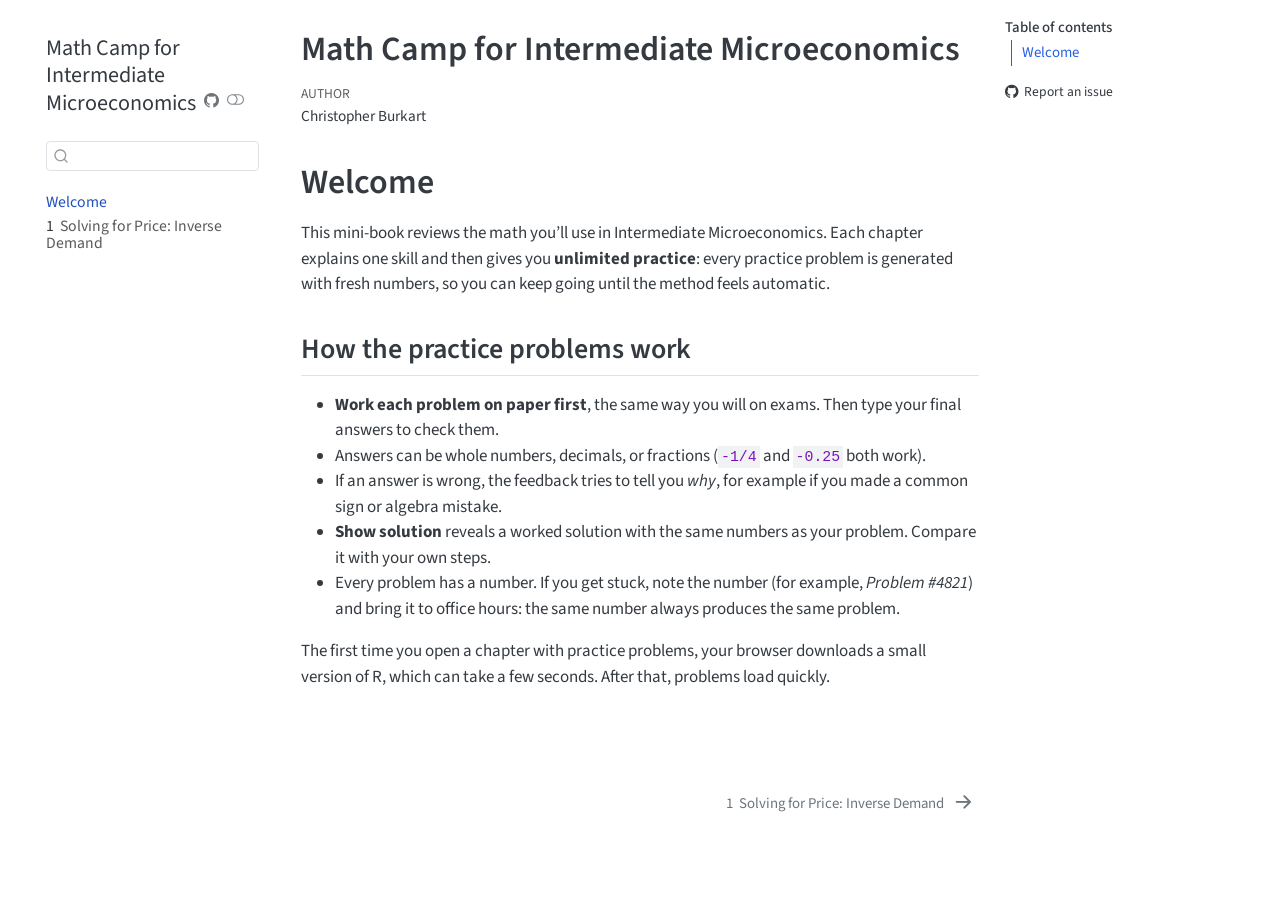
==== index.html @ 36ee0134 "Built site for gh-pages" ====
<!DOCTYPE html>
<html xmlns="http://www.w3.org/1999/xhtml" lang="en" xml:lang="en"><head>

<meta charset="utf-8">
<meta name="generator" content="quarto-1.10.20">

<meta name="viewport" content="width=device-width, initial-scale=1.0, user-scalable=yes">

<meta name="author" content="Christopher Burkart">

<title>Math Camp for Intermediate Microeconomics</title>
<style>
/* Default styles provided by pandoc.
** See https://pandoc.org/MANUAL.html#variables-for-html for config info.
*/
span.smallcaps{font-variant: small-caps;}
div.columns{display: flex; gap: 1.5em;}
div.column{flex: auto;}
@media screen {
div.columns{gap: min(4vw, 1.5em);}
div.column{overflow-x: auto;}
}
div.hanging-indent{margin-left: 1.5em; text-indent: -1.5em;}
ul.task-list{list-style: none;}
ul.task-list li input[type="checkbox"] {
  width: 0.8em;
  margin: 0 0.8em 0.2em -1em; /* quarto-specific, see https://github.com/quarto-dev/quarto-cli/issues/4556 */ 
  vertical-align: middle;
}
</style>


<script src="site_libs/quarto-nav/quarto-nav.js"></script>
<script src="site_libs/quarto-nav/headroom.min.js"></script>
<script src="site_libs/clipboard/clipboard.min.js"></script>
<script src="site_libs/quarto-search/autocomplete.umd.js"></script>
<script src="site_libs/quarto-search/fuse.min.js"></script>
<script src="site_libs/quarto-search/quarto-search.js"></script>
<meta name="quarto:offset" content="./">
<link href="./inverse-demand.html" rel="next">
<script src="site_libs/quarto-html/quarto.js" type="module"></script>
<script src="site_libs/quarto-html/tabsets/tabsets.js" type="module"></script>
<script src="site_libs/quarto-html/popper.min.js"></script>
<script src="site_libs/quarto-html/tippy.umd.min.js"></script>
<script src="site_libs/quarto-html/anchor.min.js"></script>
<link href="site_libs/quarto-html/tippy.css" rel="stylesheet">
<link href="site_libs/quarto-html/quarto-syntax-highlighting-17888a1159294d3eb470f19f6f52f5a5.css" rel="stylesheet" class="quarto-color-scheme" id="quarto-text-highlighting-styles">
<link href="site_libs/quarto-html/quarto-syntax-highlighting-dark-0ae969d3293726db143f6e9eb89af930.css" rel="stylesheet" class="quarto-color-scheme quarto-color-alternate" id="quarto-text-highlighting-styles">
<link href="site_libs/quarto-html/quarto-syntax-highlighting-17888a1159294d3eb470f19f6f52f5a5.css" rel="stylesheet" class="quarto-color-scheme-extra" id="quarto-text-highlighting-styles">
<script src="site_libs/bootstrap/bootstrap.min.js"></script>
<link href="site_libs/bootstrap/bootstrap-icons.css" rel="stylesheet">
<link href="site_libs/bootstrap/bootstrap-d3f7f8e73c8d287b30bcf59c2b563615.min.css" rel="stylesheet" append-hash="true" class="quarto-color-scheme" id="quarto-bootstrap" data-mode="light">
<link href="site_libs/bootstrap/bootstrap-dark-37a0ccb6f5b9899fcb884e11bb6f7458.min.css" rel="stylesheet" append-hash="true" class="quarto-color-scheme quarto-color-alternate" id="quarto-bootstrap" data-mode="dark">
<link href="site_libs/bootstrap/bootstrap-d3f7f8e73c8d287b30bcf59c2b563615.min.css" rel="stylesheet" append-hash="true" class="quarto-color-scheme-extra" id="quarto-bootstrap" data-mode="light">
<script src="site_libs/quarto-contrib/live-runtime/live-runtime.js" type="module"></script>
<link href="site_libs/quarto-contrib/live-runtime/live-runtime.css" rel="stylesheet">
<script id="quarto-search-options" type="application/json">{
  "location": "sidebar",
  "copy-button": false,
  "collapse-after": 3,
  "panel-placement": "start",
  "type": "textbox",
  "limit": 50,
  "keyboard-shortcut": [
    "f",
    "/",
    "s"
  ],
  "show-item-context": false,
  "language": {
    "search-no-results-text": "No results",
    "search-matching-documents-text": "matching documents",
    "search-copy-link-title": "Copy link to search",
    "search-hide-matches-text": "Hide additional matches",
    "search-more-match-text": "more match in this document",
    "search-more-matches-text": "more matches in this document",
    "search-clear-button-title": "Clear",
    "search-text-placeholder": "",
    "search-detached-cancel-button-title": "Cancel",
    "search-submit-button-title": "Submit",
    "search-label": "Search"
  }
}</script>
<script type="module" src="site_libs/quarto-ojs/quarto-ojs-runtime.js"></script>
<link href="site_libs/quarto-ojs/quarto-ojs.css" rel="stylesheet">


<link rel="stylesheet" href="practice.css">
</head>

<body class="nav-sidebar floating quarto-light"><script id="quarto-html-before-body" type="application/javascript">
    const toggleBodyColorMode = (bsSheetEl) => {
      const mode = bsSheetEl.getAttribute("data-mode");
      const bodyEl = window.document.querySelector("body");
      if (mode === "dark") {
        bodyEl.classList.add("quarto-dark");
        bodyEl.classList.remove("quarto-light");
      } else {
        bodyEl.classList.add("quarto-light");
        bodyEl.classList.remove("quarto-dark");
      }
    }
    const toggleBodyColorPrimary = () => {
      const bsSheetEl = window.document.querySelector("link#quarto-bootstrap:not([rel=disabled-stylesheet])");
      if (bsSheetEl) {
        toggleBodyColorMode(bsSheetEl);
      }
    }
    const setColorSchemeToggle = (alternate) => {
      const toggles = window.document.querySelectorAll('.quarto-color-scheme-toggle');
      for (let i=0; i < toggles.length; i++) {
        const toggle = toggles[i];
        if (toggle) {
          if (alternate) {
            toggle.classList.add("alternate");
          } else {
            toggle.classList.remove("alternate");
          }
        }
      }
    };
    const toggleColorMode = (alternate) => {
      // Switch the stylesheets
      const primaryStylesheets = window.document.querySelectorAll('link.quarto-color-scheme:not(.quarto-color-alternate)');
      const alternateStylesheets = window.document.querySelectorAll('link.quarto-color-scheme.quarto-color-alternate');
      manageTransitions('#quarto-margin-sidebar .nav-link', false);
      if (alternate) {
        // note: dark is layered on light, we don't disable primary!
        enableStylesheet(alternateStylesheets);
        for (const sheetNode of alternateStylesheets) {
          if (sheetNode.id === "quarto-bootstrap") {
            toggleBodyColorMode(sheetNode);
          }
        }
      } else {
        disableStylesheet(alternateStylesheets);
        enableStylesheet(primaryStylesheets)
        toggleBodyColorPrimary();
      }
      manageTransitions('#quarto-margin-sidebar .nav-link', true);
      // Switch the toggles
      setColorSchemeToggle(alternate)
      // Hack to workaround the fact that safari doesn't
      // properly recolor the scrollbar when toggling (#1455)
      if (navigator.userAgent.indexOf('Safari') > 0 && navigator.userAgent.indexOf('Chrome') == -1) {
        manageTransitions("body", false);
        window.scrollTo(0, 1);
        setTimeout(() => {
          window.scrollTo(0, 0);
          manageTransitions("body", true);
        }, 40);
      }
    }
    const disableStylesheet = (stylesheets) => {
      for (let i=0; i < stylesheets.length; i++) {
        const stylesheet = stylesheets[i];
        stylesheet.rel = 'disabled-stylesheet';
      }
    }
    const enableStylesheet = (stylesheets) => {
      for (let i=0; i < stylesheets.length; i++) {
        const stylesheet = stylesheets[i];
        if(stylesheet.rel !== 'stylesheet') { // for Chrome, which will still FOUC without this check
          stylesheet.rel = 'stylesheet';
        }
      }
    }
    const manageTransitions = (selector, allowTransitions) => {
      const els = window.document.querySelectorAll(selector);
      for (let i=0; i < els.length; i++) {
        const el = els[i];
        if (allowTransitions) {
          el.classList.remove('notransition');
        } else {
          el.classList.add('notransition');
        }
      }
    }
    const isFileUrl = () => {
      return window.location.protocol === 'file:';
    }
    const hasAlternateSentinel = () => {
      let styleSentinel = getColorSchemeSentinel();
      if (styleSentinel !== null) {
        return styleSentinel === "alternate";
      } else {
        return false;
      }
    }
    const setStyleSentinel = (alternate) => {
      const value = alternate ? "alternate" : "default";
      if (!isFileUrl()) {
        window.localStorage.setItem("quarto-color-scheme", value);
      } else {
        localAlternateSentinel = value;
      }
    }
    const getColorSchemeSentinel = () => {
      if (!isFileUrl()) {
        const storageValue = window.localStorage.getItem("quarto-color-scheme");
        return storageValue != null ? storageValue : localAlternateSentinel;
      } else {
        return localAlternateSentinel;
      }
    }
    const toggleGiscusIfUsed = (isAlternate, darkModeDefault) => {
      const baseTheme = document.querySelector('#giscus-base-theme')?.value ?? 'light';
      const alternateTheme = document.querySelector('#giscus-alt-theme')?.value ?? 'dark';
      let newTheme = '';
      if(authorPrefersDark) {
        newTheme = isAlternate ? baseTheme : alternateTheme;
      } else {
        newTheme = isAlternate ? alternateTheme : baseTheme;
      }
      const changeGiscusTheme = () => {
        // From: https://github.com/giscus/giscus/issues/336
        const sendMessage = (message) => {
          const iframe = document.querySelector('iframe.giscus-frame');
          if (!iframe) return;
          iframe.contentWindow.postMessage({ giscus: message }, 'https://giscus.app');
        }
        sendMessage({
          setConfig: {
            theme: newTheme
          }
        });
      }
      const isGiscussLoaded = window.document.querySelector('iframe.giscus-frame') !== null;
      if (isGiscussLoaded) {
        changeGiscusTheme();
      }
    };
    const authorPrefersDark = false;
    const darkModeDefault = authorPrefersDark;
      document.querySelector('link#quarto-text-highlighting-styles.quarto-color-scheme-extra').rel = 'disabled-stylesheet';
      document.querySelector('link#quarto-bootstrap.quarto-color-scheme-extra').rel = 'disabled-stylesheet';
    let localAlternateSentinel = darkModeDefault ? 'alternate' : 'default';
    // Dark / light mode switch
    window.quartoToggleColorScheme = () => {
      // Read the current dark / light value
      let toAlternate = !hasAlternateSentinel();
      toggleColorMode(toAlternate);
      setStyleSentinel(toAlternate);
      toggleGiscusIfUsed(toAlternate, darkModeDefault);
      window.dispatchEvent(new Event('resize'));
    };
    // Switch to dark mode if need be
    if (hasAlternateSentinel()) {
      toggleColorMode(true);
    } else {
      toggleColorMode(false);
    }
  </script>

<div id="quarto-search-results"></div>
  <header id="quarto-header" class="headroom fixed-top">
  <nav class="quarto-secondary-nav">
    <div class="container-fluid d-flex">
      <button type="button" class="quarto-btn-toggle btn" data-bs-toggle="collapse" role="button" data-bs-target=".quarto-sidebar-collapse-item" aria-controls="quarto-sidebar" aria-expanded="false" aria-label="Toggle sidebar navigation" onclick="if (window.quartoToggleHeadroom) { window.quartoToggleHeadroom(); }">
        <i class="bi bi-layout-text-sidebar-reverse"></i>
      </button>
        <nav class="quarto-page-breadcrumbs" aria-label="breadcrumb"><ol class="breadcrumb"><li class="breadcrumb-item"><a href="./index.html">Welcome</a></li></ol></nav>
        <a class="flex-grow-1" role="navigation" data-bs-toggle="collapse" data-bs-target=".quarto-sidebar-collapse-item" aria-controls="quarto-sidebar" aria-expanded="false" aria-label="Toggle sidebar navigation" onclick="if (window.quartoToggleHeadroom) { window.quartoToggleHeadroom(); }">      
        </a>
      <button type="button" class="btn quarto-search-button" aria-label="Search" onclick="window.quartoOpenSearch();">
        <i class="bi bi-search"></i>
      </button>
    </div>
  </nav>
</header>
<!-- content -->
<div id="quarto-content" class="quarto-container page-columns page-rows-contents page-layout-article">
<!-- sidebar -->
  <nav id="quarto-sidebar" class="sidebar collapse collapse-horizontal quarto-sidebar-collapse-item sidebar-navigation floating overflow-auto">
    <div class="pt-lg-2 mt-2 text-left sidebar-header">
    <div class="sidebar-title mb-0 py-0">
      <a href="./">Math Camp for Intermediate Microeconomics</a> 
        <div class="sidebar-tools-main">
    <a href="https://github.com/cburkart/mathcamp" title="Source Code" class="quarto-navigation-tool px-1" aria-label="Source Code"><i class="bi bi-github"></i></a>
  <a href="" class="quarto-color-scheme-toggle quarto-navigation-tool  px-1" onclick="window.quartoToggleColorScheme(); return false;" title="Toggle dark mode"><i class="bi"></i></a>
</div>
    </div>
      </div>
        <div class="mt-2 flex-shrink-0 align-items-center">
        <div class="sidebar-search">
        <div id="quarto-search" class="" title="Search"></div>
        </div>
        </div>
    <div class="sidebar-menu-container"> 
    <ul class="list-unstyled mt-1">
        <li class="sidebar-item">
  <div class="sidebar-item-container"> 
  <a href="./index.html" class="sidebar-item-text sidebar-link active">
 <span class="menu-text">Welcome</span></a>
  </div>
</li>
        <li class="sidebar-item">
  <div class="sidebar-item-container"> 
  <a href="./inverse-demand.html" class="sidebar-item-text sidebar-link">
 <span class="menu-text"><span class="chapter-number">1</span>&nbsp; <span class="chapter-title">Solving for Price: Inverse Demand</span></span></a>
  </div>
</li>
    </ul>
    </div>
</nav>
<div id="quarto-sidebar-glass" class="quarto-sidebar-collapse-item" data-bs-toggle="collapse" data-bs-target=".quarto-sidebar-collapse-item"></div>
<!-- margin-sidebar -->
    <div id="quarto-margin-sidebar" class="sidebar margin-sidebar">
        <nav id="TOC" role="doc-toc" class="toc-active">
    <h2 id="toc-title">Table of contents</h2>
   
  <ul>
  <li><a href="#welcome" id="toc-welcome" class="nav-link active" data-scroll-target="#welcome">Welcome</a>
  <ul class="collapse">
  <li><a href="#how-the-practice-problems-work" id="toc-how-the-practice-problems-work" class="nav-link" data-scroll-target="#how-the-practice-problems-work">How the practice problems work</a></li>
  </ul></li>
  </ul>
<div class="toc-actions"><ul><li><a href="https://github.com/cburkart/mathcamp/issues/new" class="toc-action"><i class="bi bi-github"></i>Report an issue</a></li></ul></div></nav>
    </div>
<!-- main -->
<main class="content" id="quarto-document-content">


<header id="title-block-header" class="quarto-title-block default">
<div class="quarto-title">
<h1 class="title">Math Camp for Intermediate Microeconomics</h1>
</div>



<div class="quarto-title-meta">

    <div>
    <div class="quarto-title-meta-heading">Author</div>
    <div class="quarto-title-meta-contents">
             <p>Christopher Burkart </p>
          </div>
  </div>
    
  
    
  </div>
  


</header>


<section id="welcome" class="level1 unnumbered">
<h1 class="unnumbered">Welcome</h1>
<p>This mini-book reviews the math you’ll use in Intermediate Microeconomics. Each chapter explains one skill and then gives you <strong>unlimited practice</strong>: every practice problem is generated with fresh numbers, so you can keep going until the method feels automatic.</p>
<section id="how-the-practice-problems-work" class="level2">
<h2 class="anchored" data-anchor-id="how-the-practice-problems-work">How the practice problems work</h2>
<ul>
<li><strong>Work each problem on paper first</strong>, the same way you will on exams. Then type your final answers to check them.</li>
<li>Answers can be whole numbers, decimals, or fractions (<code>-1/4</code> and <code>-0.25</code> both work).</li>
<li>If an answer is wrong, the feedback tries to tell you <em>why</em>, for example if you made a common sign or algebra mistake.</li>
<li><strong>Show solution</strong> reveals a worked solution with the same numbers as your problem. Compare it with your own steps.</li>
<li>Every problem has a number. If you get stuck, note the number (for example, <em>Problem #4821</em>) and bring it to office hours: the same number always produces the same problem.</li>
</ul>
<p>The first time you open a chapter with practice problems, your browser downloads a small version of R, which can take a few seconds. After that, problems load quickly.</p>


<script type="ojs-module-contents">
eyJjb250ZW50cyI6W119
</script>
<div id="exercise-loading-indicator" class="exercise-loading-indicator d-none d-flex align-items-center gap-2">
<div id="exercise-loading-status" class="d-flex gap-2">

</div>
<div class="spinner-grow spinner-grow-sm">

</div>
</div>
<script type="vfs-file">
W10=
</script>
</section>
</section>

</main> <!-- /main -->
<script type="ojs-module-contents">
eyJjb250ZW50cyI6W119
</script>
<script type="module">
if (window.location.protocol === "file:") { alert("The OJS runtime does not work with file:// URLs. Please use a web server to view this document."); }
window._ojs.paths.runtimeToDoc = "../..";
window._ojs.paths.runtimeToRoot = "../..";
window._ojs.paths.docToRoot = "";
window._ojs.selfContained = false;
window._ojs.runtime.interpretFromScriptTags();
</script>
<script id="quarto-html-after-body" type="application/javascript">
  window.document.addEventListener("DOMContentLoaded", function (event) {
    // Ensure there is a toggle, if there isn't float one in the top right
    if (window.document.querySelector('.quarto-color-scheme-toggle') === null) {
      const a = window.document.createElement('a');
      a.classList.add('top-right');
      a.classList.add('quarto-color-scheme-toggle');
      a.href = "";
      a.onclick = function() { try { window.quartoToggleColorScheme(); } catch {} return false; };
      const i = window.document.createElement("i");
      i.classList.add('bi');
      a.appendChild(i);
      window.document.body.appendChild(a);
    }
    setColorSchemeToggle(hasAlternateSentinel())
    const icon = "";
    const anchorJS = new window.AnchorJS();
    anchorJS.options = {
      placement: 'right',
      icon: icon
    };
    anchorJS.add('.anchored');
    const isCodeAnnotation = (el) => {
      for (const clz of el.classList) {
        if (clz.startsWith('code-annotation-')) {                     
          return true;
        }
      }
      return false;
    }
    const onCopySuccess = function(e) {
      // button target
      const button = e.trigger;
      // don't keep focus
      button.blur();
      // flash "checked"
      button.classList.add('code-copy-button-checked');
      var currentTitle = button.getAttribute("title");
      button.setAttribute("title", "Copied!");
      let tooltip;
      if (window.bootstrap) {
        button.setAttribute("data-bs-toggle", "tooltip");
        button.setAttribute("data-bs-placement", "left");
        button.setAttribute("data-bs-title", "Copied!");
        tooltip = new bootstrap.Tooltip(button, 
          { trigger: "manual", 
            customClass: "code-copy-button-tooltip",
            offset: [0, -8]});
        tooltip.show();    
      }
      setTimeout(function() {
        if (tooltip) {
          tooltip.hide();
          button.removeAttribute("data-bs-title");
          button.removeAttribute("data-bs-toggle");
          button.removeAttribute("data-bs-placement");
        }
        button.setAttribute("title", currentTitle);
        button.classList.remove('code-copy-button-checked');
      }, 1000);
      // clear code selection
      e.clearSelection();
    }
    const getTextToCopy = function(trigger) {
      const outerScaffold = trigger.parentElement.cloneNode(true);
      const codeEl = outerScaffold.querySelector('code');
      for (const childEl of codeEl.children) {
        if (isCodeAnnotation(childEl)) {
          childEl.remove();
        }
      }
      return codeEl.innerText;
    }
    const clipboard = new window.ClipboardJS('.code-copy-button:not([data-in-quarto-modal])', {
      text: getTextToCopy
    });
    clipboard.on('success', onCopySuccess);
    if (window.document.getElementById('quarto-embedded-source-code-modal')) {
      const clipboardModal = new window.ClipboardJS('.code-copy-button[data-in-quarto-modal]', {
        text: getTextToCopy,
        container: window.document.getElementById('quarto-embedded-source-code-modal')
      });
      clipboardModal.on('success', onCopySuccess);
    }
      var localhostRegex = new RegExp(/^(?:http|https):\/\/localhost\:?[0-9]*\//);
      var mailtoRegex = new RegExp(/^mailto:/);
        var filterRegex = new RegExp('/' + window.location.host + '/');
      var isInternal = (href) => {
          return filterRegex.test(href) || localhostRegex.test(href) || mailtoRegex.test(href);
      }
      // Inspect non-navigation links and adorn them if external
     var links = window.document.querySelectorAll('a[href]:not(.nav-link):not(.navbar-brand):not(.toc-action):not(.sidebar-link):not(.sidebar-item-toggle):not(.pagination-link):not(.no-external):not([aria-hidden]):not(.dropdown-item):not(.quarto-navigation-tool):not(.about-link)');
      for (var i=0; i<links.length; i++) {
        const link = links[i];
        if (!isInternal(link.href)) {
          // undo the damage that might have been done by quarto-nav.js in the case of
          // links that we want to consider external
          if (link.dataset.originalHref !== undefined) {
            link.href = link.dataset.originalHref;
          }
        }
      }
    function tippyHover(el, contentFn, onTriggerFn, onUntriggerFn) {
      const config = {
        allowHTML: true,
        maxWidth: 500,
        delay: 100,
        arrow: false,
        appendTo: function(el) {
            return el.parentElement;
        },
        interactive: true,
        interactiveBorder: 10,
        theme: 'quarto',
        placement: 'bottom-start',
      };
      if (contentFn) {
        config.content = contentFn;
      }
      if (onTriggerFn) {
        config.onTrigger = onTriggerFn;
      }
      if (onUntriggerFn) {
        config.onUntrigger = onUntriggerFn;
      }
      window.tippy(el, config); 
    }
    const noterefs = window.document.querySelectorAll('a[role="doc-noteref"]');
    for (var i=0; i<noterefs.length; i++) {
      const ref = noterefs[i];
      tippyHover(ref, function() {
        // use id or data attribute instead here
        let href = ref.getAttribute('data-footnote-href') || ref.getAttribute('href');
        try { href = new URL(href).hash; } catch {}
        const id = href.replace(/^#\/?/, "");
        const note = window.document.getElementById(id);
        if (note) {
          return note.innerHTML;
        } else {
          return "";
        }
      });
    }
    const xrefs = window.document.querySelectorAll('a.quarto-xref');
    const processXRef = (id, note) => {
      // Strip column container classes
      const stripColumnClz = (el) => {
        el.classList.remove("page-full", "page-columns");
        if (el.children) {
          for (const child of el.children) {
            stripColumnClz(child);
          }
        }
      }
      stripColumnClz(note)
      if (id === null || id.startsWith('sec-')) {
        // Special case sections, only their first couple elements
        const container = document.createElement("div");
        if (note.children && note.children.length > 2) {
          container.appendChild(note.children[0].cloneNode(true));
          for (let i = 1; i < note.children.length; i++) {
            const child = note.children[i];
            if (child.tagName === "P" && child.innerText === "") {
              continue;
            } else {
              container.appendChild(child.cloneNode(true));
              break;
            }
          }
          if (window.Quarto?.typesetMath) {
            window.Quarto.typesetMath(container);
          }
          return container.innerHTML
        } else {
          if (window.Quarto?.typesetMath) {
            window.Quarto.typesetMath(note);
          }
          return note.innerHTML;
        }
      } else {
        // Remove any anchor links if they are present
        const anchorLink = note.querySelector('a.anchorjs-link');
        if (anchorLink) {
          anchorLink.remove();
        }
        if (window.Quarto?.typesetMath) {
          window.Quarto.typesetMath(note);
        }
        if (note.classList.contains("callout")) {
          return note.outerHTML;
        } else {
          return note.innerHTML;
        }
      }
    }
    for (var i=0; i<xrefs.length; i++) {
      const xref = xrefs[i];
      tippyHover(xref, undefined, function(instance) {
        instance.disable();
        let url = xref.getAttribute('href');
        let hash = undefined; 
        if (url.startsWith('#')) {
          hash = url;
        } else {
          try { hash = new URL(url).hash; } catch {}
        }
        if (hash) {
          const id = hash.replace(/^#\/?/, "");
          const note = window.document.getElementById(id);
          if (note !== null) {
            try {
              const html = processXRef(id, note.cloneNode(true));
              instance.setContent(html);
            } finally {
              instance.enable();
              instance.show();
            }
          } else {
            // See if we can fetch this
            fetch(url.split('#')[0])
            .then(res => res.text())
            .then(html => {
              const parser = new DOMParser();
              const htmlDoc = parser.parseFromString(html, "text/html");
              const note = htmlDoc.getElementById(id);
              if (note !== null) {
                const html = processXRef(id, note);
                instance.setContent(html);
              } 
            }).finally(() => {
              instance.enable();
              instance.show();
            });
          }
        } else {
          // See if we can fetch a full url (with no hash to target)
          // This is a special case and we should probably do some content thinning / targeting
          fetch(url)
          .then(res => res.text())
          .then(html => {
            const parser = new DOMParser();
            const htmlDoc = parser.parseFromString(html, "text/html");
            const note = htmlDoc.querySelector('main.content');
            if (note !== null) {
              // This should only happen for chapter cross references
              // (since there is no id in the URL)
              // remove the first header
              if (note.children.length > 0 && note.children[0].tagName === "HEADER") {
                note.children[0].remove();
              }
              const html = processXRef(null, note);
              instance.setContent(html);
            } 
          }).finally(() => {
            instance.enable();
            instance.show();
          });
        }
      }, function(instance) {
      });
    }
        let selectedAnnoteEl;
        const selectorForAnnotation = ( cell, annotation) => {
          let cellAttr = 'data-code-cell="' + cell + '"';
          let lineAttr = 'data-code-annotation="' +  annotation + '"';
          const selector = 'span[' + cellAttr + '][' + lineAttr + ']';
          return selector;
        }
        const selectCodeLines = (annoteEl) => {
          const doc = window.document;
          const targetCell = annoteEl.getAttribute("data-target-cell");
          const targetAnnotation = annoteEl.getAttribute("data-target-annotation");
          const annoteSpan = window.document.querySelector(selectorForAnnotation(targetCell, targetAnnotation));
          const lines = annoteSpan.getAttribute("data-code-lines").split(",");
          const lineIds = lines.map((line) => {
            return targetCell + "-" + line;
          })
          let top = null;
          let height = null;
          let parent = null;
          if (lineIds.length > 0) {
              //compute the position of the single el (top and bottom and make a div)
              const el = window.document.getElementById(lineIds[0]);
              top = el.offsetTop;
              height = el.offsetHeight;
              parent = el.parentElement.parentElement;
            if (lineIds.length > 1) {
              const lastEl = window.document.getElementById(lineIds[lineIds.length - 1]);
              const bottom = lastEl.offsetTop + lastEl.offsetHeight;
              height = bottom - top;
            }
            if (top !== null && height !== null && parent !== null) {
              // cook up a div (if necessary) and position it 
              let div = window.document.getElementById("code-annotation-line-highlight");
              if (div === null) {
                div = window.document.createElement("div");
                div.setAttribute("id", "code-annotation-line-highlight");
                div.style.position = 'absolute';
                parent.appendChild(div);
              }
              div.style.top = top - 2 + "px";
              div.style.height = height + 4 + "px";
              div.style.left = 0;
              let gutterDiv = window.document.getElementById("code-annotation-line-highlight-gutter");
              if (gutterDiv === null) {
                gutterDiv = window.document.createElement("div");
                gutterDiv.setAttribute("id", "code-annotation-line-highlight-gutter");
                gutterDiv.style.position = 'absolute';
                const codeCell = window.document.getElementById(targetCell);
                const gutter = codeCell.querySelector('.code-annotation-gutter');
                gutter.appendChild(gutterDiv);
              }
              gutterDiv.style.top = top - 2 + "px";
              gutterDiv.style.height = height + 4 + "px";
            }
            selectedAnnoteEl = annoteEl;
          }
        };
        const unselectCodeLines = () => {
          const elementsIds = ["code-annotation-line-highlight", "code-annotation-line-highlight-gutter"];
          elementsIds.forEach((elId) => {
            const div = window.document.getElementById(elId);
            if (div) {
              div.remove();
            }
          });
          selectedAnnoteEl = undefined;
        };
          // Handle positioning of the toggle
      window.addEventListener(
        "resize",
        throttle(() => {
          elRect = undefined;
          if (selectedAnnoteEl) {
            selectCodeLines(selectedAnnoteEl);
          }
        }, 10)
      );
      function throttle(fn, ms) {
      let throttle = false;
      let timer;
        return (...args) => {
          if(!throttle) { // first call gets through
              fn.apply(this, args);
              throttle = true;
          } else { // all the others get throttled
              if(timer) clearTimeout(timer); // cancel #2
              timer = setTimeout(() => {
                fn.apply(this, args);
                timer = throttle = false;
              }, ms);
          }
        };
      }
        // Attach click handler to the DT
        const annoteDls = window.document.querySelectorAll('dt[data-target-cell]');
        for (const annoteDlNode of annoteDls) {
          annoteDlNode.addEventListener('click', (event) => {
            const clickedEl = event.target;
            if (clickedEl !== selectedAnnoteEl) {
              unselectCodeLines();
              const activeEl = window.document.querySelector('dt[data-target-cell].code-annotation-active');
              if (activeEl) {
                activeEl.classList.remove('code-annotation-active');
              }
              selectCodeLines(clickedEl);
              clickedEl.classList.add('code-annotation-active');
            } else {
              // Unselect the line
              unselectCodeLines();
              clickedEl.classList.remove('code-annotation-active');
            }
          });
        }
    const findCites = (el) => {
      const parentEl = el.parentElement;
      if (parentEl) {
        const cites = parentEl.dataset.cites;
        if (cites) {
          return {
            el,
            cites: cites.split(' ')
          };
        } else {
          return findCites(el.parentElement)
        }
      } else {
        return undefined;
      }
    };
    var bibliorefs = window.document.querySelectorAll('a[role="doc-biblioref"]');
    for (var i=0; i<bibliorefs.length; i++) {
      const ref = bibliorefs[i];
      const citeInfo = findCites(ref);
      if (citeInfo) {
        tippyHover(citeInfo.el, function() {
          var popup = window.document.createElement('div');
          citeInfo.cites.forEach(function(cite) {
            var citeDiv = window.document.createElement('div');
            citeDiv.classList.add('hanging-indent');
            citeDiv.classList.add('csl-entry');
            var biblioDiv = window.document.getElementById('ref-' + cite);
            if (biblioDiv) {
              citeDiv.innerHTML = biblioDiv.innerHTML;
            }
            popup.appendChild(citeDiv);
          });
          return popup.innerHTML;
        });
      }
    }
  });
  </script>
<nav class="page-navigation">
  <div class="nav-page nav-page-previous">
  </div>
  <div class="nav-page nav-page-next">
      <a href="./inverse-demand.html" class="pagination-link" aria-label="Solving for Price: Inverse Demand">
        <span class="nav-page-text"><span class="chapter-number">1</span>&nbsp; <span class="chapter-title">Solving for Price: Inverse Demand</span></span> <i class="bi bi-arrow-right-short"></i>
      </a>
  </div>
</nav>
</div> <!-- /content -->




<footer class="footer"><div class="nav-footer"><div class="nav-footer-center"><div class="toc-actions d-sm-block d-md-none"><ul><li><a href="https://github.com/cburkart/mathcamp/issues/new" class="toc-action"><i class="bi bi-github"></i>Report an issue</a></li></ul></div></div></div></footer></body></html>
---- site_libs/quarto-html/tippy.css ----
.tippy-box[data-animation=fade][data-state=hidden]{opacity:0}[data-tippy-root]{max-width:calc(100vw - 10px)}.tippy-box{position:relative;background-color:#333;color:#fff;border-radius:4px;font-size:14px;line-height:1.4;white-space:normal;outline:0;transition-property:transform,visibility,opacity}.tippy-box[data-placement^=top]>.tippy-arrow{bottom:0}.tippy-box[data-placement^=top]>.tippy-arrow:before{bottom:-7px;left:0;border-width:8px 8px 0;border-top-color:initial;transform-origin:center top}.tippy-box[data-placement^=bottom]>.tippy-arrow{top:0}.tippy-box[data-placement^=bottom]>.tippy-arrow:before{top:-7px;left:0;border-width:0 8px 8px;border-bottom-color:initial;transform-origin:center bottom}.tippy-box[data-placement^=left]>.tippy-arrow{right:0}.tippy-box[data-placement^=left]>.tippy-arrow:before{border-width:8px 0 8px 8px;border-left-color:initial;right:-7px;transform-origin:center left}.tippy-box[data-placement^=right]>.tippy-arrow{left:0}.tippy-box[data-placement^=right]>.tippy-arrow:before{left:-7px;border-width:8px 8px 8px 0;border-right-color:initial;transform-origin:center right}.tippy-box[data-inertia][data-state=visible]{transition-timing-function:cubic-bezier(.54,1.5,.38,1.11)}.tippy-arrow{width:16px;height:16px;color:#333}.tippy-arrow:before{content:"";position:absolute;border-color:transparent;border-style:solid}.tippy-content{position:relative;padding:5px 9px;z-index:1}
---- site_libs/quarto-html/quarto-syntax-highlighting-17888a1159294d3eb470f19f6f52f5a5.css ----
/* quarto syntax highlight colors */
:root {
  --quarto-hl-ot-color: #003B4F;
  --quarto-hl-at-color: #657422;
  --quarto-hl-ss-color: #20794D;
  --quarto-hl-an-color: #5E5E5E;
  --quarto-hl-fu-color: #4758AB;
  --quarto-hl-st-color: #20794D;
  --quarto-hl-cf-color: #003B4F;
  --quarto-hl-op-color: #5E5E5E;
  --quarto-hl-er-color: #AD0000;
  --quarto-hl-bn-color: #AD0000;
  --quarto-hl-al-color: #AD0000;
  --quarto-hl-va-color: #111111;
  --quarto-hl-bu-color: inherit;
  --quarto-hl-ex-color: inherit;
  --quarto-hl-pp-color: #AD0000;
  --quarto-hl-in-color: #5E5E5E;
  --quarto-hl-vs-color: #20794D;
  --quarto-hl-wa-color: #5E5E5E;
  --quarto-hl-do-color: #5E5E5E;
  --quarto-hl-im-color: #00769E;
  --quarto-hl-ch-color: #20794D;
  --quarto-hl-dt-color: #AD0000;
  --quarto-hl-fl-color: #AD0000;
  --quarto-hl-co-color: #5E5E5E;
  --quarto-hl-cv-color: #5E5E5E;
  --quarto-hl-cn-color: #8f5902;
  --quarto-hl-sc-color: #5E5E5E;
  --quarto-hl-dv-color: #AD0000;
  --quarto-hl-kw-color: #003B4F;
}

/* other quarto variables */
:root {
  --quarto-font-monospace: SFMono-Regular, Menlo, Monaco, Consolas, "Liberation Mono", "Courier New", monospace;
}

/* syntax highlight based on Pandoc's rules */
pre > code.sourceCode > span {
  color: #003B4F;
}

code.sourceCode > span {
  color: #003B4F;
}

div.sourceCode,
div.sourceCode pre.sourceCode {
  color: #003B4F;
}

/* Normal */
code span {
  color: #003B4F;
}

/* Alert */
code span.al {
  color: #AD0000;
  font-style: inherit;
}

/* Annotation */
code span.an {
  color: #5E5E5E;
  font-style: inherit;
}

/* Attribute */
code span.at {
  color: #657422;
  font-style: inherit;
}

/* BaseN */
code span.bn {
  color: #AD0000;
  font-style: inherit;
}

/* BuiltIn */
code span.bu {
  font-style: inherit;
}

/* ControlFlow */
code span.cf {
  color: #003B4F;
  font-weight: bold;
  font-style: inherit;
}

/* Char */
code span.ch {
  color: #20794D;
  font-style: inherit;
}

/* Constant */
code span.cn {
  color: #8f5902;
  font-style: inherit;
}

/* Comment */
code span.co {
  color: #5E5E5E;
  font-style: inherit;
}

/* CommentVar */
code span.cv {
  color: #5E5E5E;
  font-style: italic;
}

/* Documentation */
code span.do {
  color: #5E5E5E;
  font-style: italic;
}

/* DataType */
code span.dt {
  color: #AD0000;
  font-style: inherit;
}

/* DecVal */
code span.dv {
  color: #AD0000;
  font-style: inherit;
}

/* Error */
code span.er {
  color: #AD0000;
  font-style: inherit;
}

/* Extension */
code span.ex {
  font-style: inherit;
}

/* Float */
code span.fl {
  color: #AD0000;
  font-style: inherit;
}

/* Function */
code span.fu {
  color: #4758AB;
  font-style: inherit;
}

/* Import */
code span.im {
  color: #00769E;
  font-style: inherit;
}

/* Information */
code span.in {
  color: #5E5E5E;
  font-style: inherit;
}

/* Keyword */
code span.kw {
  color: #003B4F;
  font-weight: bold;
  font-style: inherit;
}

/* Operator */
code span.op {
  color: #5E5E5E;
  font-style: inherit;
}

/* Other */
code span.ot {
  color: #003B4F;
  font-style: inherit;
}

/* Preprocessor */
code span.pp {
  color: #AD0000;
  font-style: inherit;
}

/* SpecialChar */
code span.sc {
  color: #5E5E5E;
  font-style: inherit;
}

/* SpecialString */
code span.ss {
  color: #20794D;
  font-style: inherit;
}

/* String */
code span.st {
  color: #20794D;
  font-style: inherit;
}

/* Variable */
code span.va {
  color: #111111;
  font-style: inherit;
}

/* VerbatimString */
code span.vs {
  color: #20794D;
  font-style: inherit;
}

/* Warning */
code span.wa {
  color: #5E5E5E;
  font-style: italic;
}

.prevent-inlining {
  content: "</";
}

/*# sourceMappingURL=fadfc755eec066e9e3d699cf819c3e33.css.map */
---- site_libs/quarto-html/quarto-syntax-highlighting-dark-0ae969d3293726db143f6e9eb89af930.css ----
/* quarto syntax highlight colors */
:root {
  --quarto-hl-al-color: #f07178;
  --quarto-hl-an-color: #d4d0ab;
  --quarto-hl-at-color: #00e0e0;
  --quarto-hl-bn-color: #d4d0ab;
  --quarto-hl-bu-color: #abe338;
  --quarto-hl-ch-color: #abe338;
  --quarto-hl-co-color: #f8f8f2;
  --quarto-hl-cv-color: #ffd700;
  --quarto-hl-cn-color: #ffd700;
  --quarto-hl-cf-color: #ffa07a;
  --quarto-hl-dt-color: #ffa07a;
  --quarto-hl-dv-color: #d4d0ab;
  --quarto-hl-do-color: #f8f8f2;
  --quarto-hl-er-color: #f07178;
  --quarto-hl-ex-color: #00e0e0;
  --quarto-hl-fl-color: #d4d0ab;
  --quarto-hl-fu-color: #ffa07a;
  --quarto-hl-im-color: #abe338;
  --quarto-hl-in-color: #d4d0ab;
  --quarto-hl-kw-color: #ffa07a;
  --quarto-hl-op-color: #ffa07a;
  --quarto-hl-ot-color: #00e0e0;
  --quarto-hl-pp-color: #dcc6e0;
  --quarto-hl-re-color: #00e0e0;
  --quarto-hl-sc-color: #abe338;
  --quarto-hl-ss-color: #abe338;
  --quarto-hl-st-color: #abe338;
  --quarto-hl-va-color: #00e0e0;
  --quarto-hl-vs-color: #abe338;
  --quarto-hl-wa-color: #dcc6e0;
}

/* other quarto variables */
:root {
  --quarto-font-monospace: SFMono-Regular, Menlo, Monaco, Consolas, "Liberation Mono", "Courier New", monospace;
}

/* syntax highlight based on Pandoc's rules */
pre > code.sourceCode > span {
  color: #f8f8f2;
}

code.sourceCode > span {
  color: #f8f8f2;
}

div.sourceCode,
div.sourceCode pre.sourceCode {
  color: #f8f8f2;
}

/* Normal */
code span {
  color: #f8f8f2;
}

/* Alert */
code span.al {
  color: #f07178;
}

/* Annotation */
code span.an {
  color: #d4d0ab;
}

/* Attribute */
code span.at {
  color: #00e0e0;
}

/* BaseN */
code span.bn {
  color: #d4d0ab;
}

/* BuiltIn */
code span.bu {
  color: #abe338;
}

/* ControlFlow */
code span.cf {
  font-weight: bold;
  color: #ffa07a;
}

/* Char */
code span.ch {
  color: #abe338;
}

/* Constant */
code span.cn {
  color: #ffd700;
}

/* Comment */
code span.co {
  font-style: italic;
  color: #f8f8f2;
}

/* CommentVar */
code span.cv {
  color: #ffd700;
}

/* Documentation */
code span.do {
  color: #f8f8f2;
}

/* DataType */
code span.dt {
  color: #ffa07a;
}

/* DecVal */
code span.dv {
  color: #d4d0ab;
}

/* Error */
code span.er {
  color: #f07178;
  text-decoration: underline;
}

/* Extension */
code span.ex {
  font-weight: bold;
  color: #00e0e0;
}

/* Float */
code span.fl {
  color: #d4d0ab;
}

/* Function */
code span.fu {
  color: #ffa07a;
}

/* Import */
code span.im {
  color: #abe338;
}

/* Information */
code span.in {
  color: #d4d0ab;
}

/* Keyword */
code span.kw {
  font-weight: bold;
  color: #ffa07a;
}

/* Operator */
code span.op {
  color: #ffa07a;
}

/* Other */
code span.ot {
  color: #00e0e0;
}

/* Preprocessor */
code span.pp {
  color: #dcc6e0;
}

/* RegionMarker */
code span.re {
  background-color: #f8f8f2;
  color: #00e0e0;
}

/* SpecialChar */
code span.sc {
  color: #abe338;
}

/* SpecialString */
code span.ss {
  color: #abe338;
}

/* String */
code span.st {
  color: #abe338;
}

/* Variable */
code span.va {
  color: #00e0e0;
}

/* VerbatimString */
code span.vs {
  color: #abe338;
}

/* Warning */
code span.wa {
  color: #dcc6e0;
}

.prevent-inlining {
  content: "</";
}

/*# sourceMappingURL=84910969ad8899fa0525f9d276a92ad7.css.map */
---- site_libs/quarto-html/quarto-syntax-highlighting-17888a1159294d3eb470f19f6f52f5a5.css ----
/* quarto syntax highlight colors */
:root {
  --quarto-hl-ot-color: #003B4F;
  --quarto-hl-at-color: #657422;
  --quarto-hl-ss-color: #20794D;
  --quarto-hl-an-color: #5E5E5E;
  --quarto-hl-fu-color: #4758AB;
  --quarto-hl-st-color: #20794D;
  --quarto-hl-cf-color: #003B4F;
  --quarto-hl-op-color: #5E5E5E;
  --quarto-hl-er-color: #AD0000;
  --quarto-hl-bn-color: #AD0000;
  --quarto-hl-al-color: #AD0000;
  --quarto-hl-va-color: #111111;
  --quarto-hl-bu-color: inherit;
  --quarto-hl-ex-color: inherit;
  --quarto-hl-pp-color: #AD0000;
  --quarto-hl-in-color: #5E5E5E;
  --quarto-hl-vs-color: #20794D;
  --quarto-hl-wa-color: #5E5E5E;
  --quarto-hl-do-color: #5E5E5E;
  --quarto-hl-im-color: #00769E;
  --quarto-hl-ch-color: #20794D;
  --quarto-hl-dt-color: #AD0000;
  --quarto-hl-fl-color: #AD0000;
  --quarto-hl-co-color: #5E5E5E;
  --quarto-hl-cv-color: #5E5E5E;
  --quarto-hl-cn-color: #8f5902;
  --quarto-hl-sc-color: #5E5E5E;
  --quarto-hl-dv-color: #AD0000;
  --quarto-hl-kw-color: #003B4F;
}

/* other quarto variables */
:root {
  --quarto-font-monospace: SFMono-Regular, Menlo, Monaco, Consolas, "Liberation Mono", "Courier New", monospace;
}

/* syntax highlight based on Pandoc's rules */
pre > code.sourceCode > span {
  color: #003B4F;
}

code.sourceCode > span {
  color: #003B4F;
}

div.sourceCode,
div.sourceCode pre.sourceCode {
  color: #003B4F;
}

/* Normal */
code span {
  color: #003B4F;
}

/* Alert */
code span.al {
  color: #AD0000;
  font-style: inherit;
}

/* Annotation */
code span.an {
  color: #5E5E5E;
  font-style: inherit;
}

/* Attribute */
code span.at {
  color: #657422;
  font-style: inherit;
}

/* BaseN */
code span.bn {
  color: #AD0000;
  font-style: inherit;
}

/* BuiltIn */
code span.bu {
  font-style: inherit;
}

/* ControlFlow */
code span.cf {
  color: #003B4F;
  font-weight: bold;
  font-style: inherit;
}

/* Char */
code span.ch {
  color: #20794D;
  font-style: inherit;
}

/* Constant */
code span.cn {
  color: #8f5902;
  font-style: inherit;
}

/* Comment */
code span.co {
  color: #5E5E5E;
  font-style: inherit;
}

/* CommentVar */
code span.cv {
  color: #5E5E5E;
  font-style: italic;
}

/* Documentation */
code span.do {
  color: #5E5E5E;
  font-style: italic;
}

/* DataType */
code span.dt {
  color: #AD0000;
  font-style: inherit;
}

/* DecVal */
code span.dv {
  color: #AD0000;
  font-style: inherit;
}

/* Error */
code span.er {
  color: #AD0000;
  font-style: inherit;
}

/* Extension */
code span.ex {
  font-style: inherit;
}

/* Float */
code span.fl {
  color: #AD0000;
  font-style: inherit;
}

/* Function */
code span.fu {
  color: #4758AB;
  font-style: inherit;
}

/* Import */
code span.im {
  color: #00769E;
  font-style: inherit;
}

/* Information */
code span.in {
  color: #5E5E5E;
  font-style: inherit;
}

/* Keyword */
code span.kw {
  color: #003B4F;
  font-weight: bold;
  font-style: inherit;
}

/* Operator */
code span.op {
  color: #5E5E5E;
  font-style: inherit;
}

/* Other */
code span.ot {
  color: #003B4F;
  font-style: inherit;
}

/* Preprocessor */
code span.pp {
  color: #AD0000;
  font-style: inherit;
}

/* SpecialChar */
code span.sc {
  color: #5E5E5E;
  font-style: inherit;
}

/* SpecialString */
code span.ss {
  color: #20794D;
  font-style: inherit;
}

/* String */
code span.st {
  color: #20794D;
  font-style: inherit;
}

/* Variable */
code span.va {
  color: #111111;
  font-style: inherit;
}

/* VerbatimString */
code span.vs {
  color: #20794D;
  font-style: inherit;
}

/* Warning */
code span.wa {
  color: #5E5E5E;
  font-style: italic;
}

.prevent-inlining {
  content: "</";
}

/*# sourceMappingURL=fadfc755eec066e9e3d699cf819c3e33.css.map */
---- site_libs/quarto-contrib/live-runtime/live-runtime.css ----
.quarto-light{--exercise-main-color: var(--bs-body-color, var(--r-main-color, #212529));--exercise-output-color: var(--bs-black, #000000);--exercise-main-bg: var(--bs-body-bg, var(--r-background-color, #ffffff));--exercise-primary-rgb: var(--bs-primary-rgb, 13, 110, 253);--exercise-gray: var(--bs-gray-300, #dee2e6);--exercise-cap-bg: var(--bs-light-bg-subtle, #f8f8f8);--exercise-line-bg: rgba(var(--exercise-primary-rgb), .05);--exercise-line-gutter-bg: rgba(var(--exercise-primary-rgb), .1);--exercise-code-block-color: var(--quarto-scss-export-code-block-color, var(--exercise-main-color));--exercise-code-block-bg: var(--quarto-scss-export-code-block-bg, var(--exercise-main-bg))}.quarto-dark{--exercise-main-color: var(--bs-body-color, var(--r-main-color, #ffffff));--exercise-output-color: var(--bs-body-color, #ffffff);--exercise-main-bg: var(--bs-body-bg, var(--r-background-color, #222222));--exercise-primary-rgb: var(--bs-primary-rgb, 55, 90, 127);--exercise-gray: var(--bs-gray-700, #434343);--exercise-cap-bg: var(--bs-card-cap-bg, #505050);--exercise-line-bg: rgba(var(--exercise-primary-rgb), .2);--exercise-line-gutter-bg: rgba(var(--exercise-primary-rgb), .4);--exercise-code-block-color: var(--quarto-scss-export-code-block-color, var(--exercise-main-color));--exercise-code-block-bg: var(--quarto-scss-export-code-block-bg, var(--exercise-main-bg))}.webr-ojs-exercise.exercise-solution,.webr-ojs-exercise.exercise-hint{border:var(--exercise-gray) 1px solid;border-radius:5px;padding:1rem}.exercise-hint .exercise-hint,.exercise-solution .exercise-solution{border:none;padding:0}.webr-ojs-exercise.exercise-solution>.callout,.webr-ojs-exercise.exercise-hint>.callout{margin:-1rem;border:0}#exercise-loading-indicator{position:fixed;bottom:0;right:0;font-size:1.2rem;padding:.2rem .75rem;border:1px solid var(--exercise-gray);background-color:var(--exercise-cap-bg);border-top-left-radius:5px}#exercise-loading-indicator>.spinner-grow{min-width:1rem}.exercise-loading-details+.exercise-loading-details:before{content:"/ "}@media only screen and (max-width: 576px){#exercise-loading-indicator{font-size:.8rem;padding:.1rem .5rem}#exercise-loading-indicator>.spinner-grow{min-width:.66rem}#exercise-loading-indicator .gap-2{gap:.2rem!important}#exercise-loading-indicator .spinner-grow{--bs-spinner-width: .66rem;--bs-spinner-height: .66rem}}.btn.btn-exercise-editor:disabled,.btn.btn-exercise-editor.disabled,.btn-exercise-editor fieldset:disabled .btn{transition:opacity .5s}.card.exercise-editor .card-header a.btn{--bs-btn-padding-x: .5rem;--bs-btn-padding-y: .15rem;--bs-btn-font-size: .75rem}.quarto-dark .card.exercise-editor .card-header .btn.btn-outline-dark{--bs-btn-color: #f8f8f8;--bs-btn-border-color: #f8f8f8;--bs-btn-hover-color: #000;--bs-btn-hover-bg: #f8f8f8;--bs-btn-hover-border-color: #f8f8f8;--bs-btn-focus-shadow-rgb: 248, 248, 248;--bs-btn-active-color: #000;--bs-btn-active-bg: #f8f8f8;--bs-btn-active-border-color: #f8f8f8;--bs-btn-active-shadow: inset 0 3px 5px rgba(0, 0, 0, .125);--bs-btn-disabled-color: #f8f8f8;--bs-btn-disabled-bg: transparent;--bs-btn-disabled-border-color: #f8f8f8;--bs-btn-bg: transparent;--bs-gradient: none}.card.exercise-editor{--exercise-min-lines: 0;--exercise-max-lines: infinity;--exercise-font-size: var(--bs-body-font-size, 1rem)}.card.exercise-editor .card-header{padding:.5rem 1rem;background-color:var(--exercise-cap-bg);border-bottom:1px solid rgba(0,0,0,.175)}.card.exercise-editor .cm-editor{color:var(--exercise-code-block-color);background-color:var(--exercise-code-block-bg);max-height:calc(var(--exercise-max-lines) * 1.4 * var(--exercise-font-size) + 8px)}.card.exercise-editor .cm-content{caret-color:var(--exercise-code-block-color)}.card.exercise-editor .cm-cursor,.card.exercise-editor .cm-dropCursor{border-left-color:var(--exercise-code-block-color)}.card.exercise-editor .cm-focused .cm-selectionBackgroundm .cm-selectionBackground,.card.exercise-editor .cm-content ::selection{background-color:rgba(var(--exercise-primary-rgb),.1)}.card.exercise-editor .cm-activeLine{background-color:var(--exercise-line-bg)}.card.exercise-editor .cm-activeLineGutter{background-color:var(--exercise-line-gutter-bg)}.card.exercise-editor .cm-gutters{background-color:var(--exercise-cap-bg);color:var(--exercise-main-color);border-right:1px solid var(--exercise-gray)}.card.exercise-editor .cm-content,.card.exercise-editor .cm-gutter{min-height:calc(var(--exercise-min-lines) * 1.4 * var(--exercise-font-size) + 8px)}.card.exercise-editor .cm-scroller{line-height:1.4;overflow:auto}:root{--exercise-editor-hl-al: var(--quarto-hl-al-color, #AD0000);--exercise-editor-hl-an: var(--quarto-hl-an-color, #5E5E5E);--exercise-editor-hl-at: var(--quarto-hl-at-color, #657422);--exercise-editor-hl-bn: var(--quarto-hl-bn-color, #AD0000);--exercise-editor-hl-ch: var(--quarto-hl-ch-color, #20794D);--exercise-editor-hl-co: var(--quarto-hl-co-color, #5E5E5E);--exercise-editor-hl-cv: var(--quarto-hl-cv-color, #5E5E5E);--exercise-editor-hl-cn: var(--quarto-hl-cn-color, #8f5902);--exercise-editor-hl-cf: var(--quarto-hl-cf-color, #003B4F);--exercise-editor-hl-dt: var(--quarto-hl-dt-color, #AD0000);--exercise-editor-hl-dv: var(--quarto-hl-dv-color, #AD0000);--exercise-editor-hl-do: var(--quarto-hl-do-color, #5E5E5E);--exercise-editor-hl-er: var(--quarto-hl-er-color, #AD0000);--exercise-editor-hl-fl: var(--quarto-hl-fl-color, #AD0000);--exercise-editor-hl-fu: var(--quarto-hl-fu-color, #4758AB);--exercise-editor-hl-im: var(--quarto-hl-im-color, #00769E);--exercise-editor-hl-in: var(--quarto-hl-in-color, #5E5E5E);--exercise-editor-hl-kw: var(--quarto-hl-kw-color, #003B4F);--exercise-editor-hl-op: var(--quarto-hl-op-color, #5E5E5E);--exercise-editor-hl-ot: var(--quarto-hl-ot-color, #003B4F);--exercise-editor-hl-pp: var(--quarto-hl-pp-color, #AD0000);--exercise-editor-hl-sc: var(--quarto-hl-sc-color, #5E5E5E);--exercise-editor-hl-ss: var(--quarto-hl-ss-color, #20794D);--exercise-editor-hl-st: var(--quarto-hl-st-color, #20794D);--exercise-editor-hl-va: var(--quarto-hl-va-color, #111111);--exercise-editor-hl-vs: var(--quarto-hl-vs-color, #20794D);--exercise-editor-hl-wa: var(--quarto-hl-wa-color, #5E5E5E)}*[data-bs-theme=dark]{--exercise-editor-hl-al: var(--quarto-hl-al-color, #f07178);--exercise-editor-hl-an: var(--quarto-hl-an-color, #d4d0ab);--exercise-editor-hl-at: var(--quarto-hl-at-color, #00e0e0);--exercise-editor-hl-bn: var(--quarto-hl-bn-color, #d4d0ab);--exercise-editor-hl-bu: var(--quarto-hl-bu-color, #abe338);--exercise-editor-hl-ch: var(--quarto-hl-ch-color, #abe338);--exercise-editor-hl-co: var(--quarto-hl-co-color, #f8f8f2);--exercise-editor-hl-cv: var(--quarto-hl-cv-color, #ffd700);--exercise-editor-hl-cn: var(--quarto-hl-cn-color, #ffd700);--exercise-editor-hl-cf: var(--quarto-hl-cf-color, #ffa07a);--exercise-editor-hl-dt: var(--quarto-hl-dt-color, #ffa07a);--exercise-editor-hl-dv: var(--quarto-hl-dv-color, #d4d0ab);--exercise-editor-hl-do: var(--quarto-hl-do-color, #f8f8f2);--exercise-editor-hl-er: var(--quarto-hl-er-color, #f07178);--exercise-editor-hl-ex: var(--quarto-hl-ex-color, #00e0e0);--exercise-editor-hl-fl: var(--quarto-hl-fl-color, #d4d0ab);--exercise-editor-hl-fu: var(--quarto-hl-fu-color, #ffa07a);--exercise-editor-hl-im: var(--quarto-hl-im-color, #abe338);--exercise-editor-hl-in: var(--quarto-hl-in-color, #d4d0ab);--exercise-editor-hl-kw: var(--quarto-hl-kw-color, #ffa07a);--exercise-editor-hl-op: var(--quarto-hl-op-color, #ffa07a);--exercise-editor-hl-ot: var(--quarto-hl-ot-color, #00e0e0);--exercise-editor-hl-pp: var(--quarto-hl-pp-color, #dcc6e0);--exercise-editor-hl-re: var(--quarto-hl-re-color, #00e0e0);--exercise-editor-hl-sc: var(--quarto-hl-sc-color, #abe338);--exercise-editor-hl-ss: var(--quarto-hl-ss-color, #abe338);--exercise-editor-hl-st: var(--quarto-hl-st-color, #abe338);--exercise-editor-hl-va: var(--quarto-hl-va-color, #00e0e0);--exercise-editor-hl-vs: var(--quarto-hl-vs-color, #abe338);--exercise-editor-hl-wa: var(--quarto-hl-wa-color, #dcc6e0)}pre>code.sourceCode span.tok-keyword,.exercise-editor-body>.cm-editor span.tok-keyword{color:var(--exercise-editor-hl-kw)}pre>code.sourceCode span.tok-operator,.exercise-editor-body>.cm-editor span.tok-operator{color:var(--exercise-editor-hl-op)}pre>code.sourceCode span.tok-definitionOperator,.exercise-editor-body>.cm-editor span.tok-definitionOperator{color:var(--exercise-editor-hl-ot)}pre>code.sourceCode span.tok-compareOperator,.exercise-editor-body>.cm-editor span.tok-compareOperator{color:var(--exercise-editor-hl-ot)}pre>code.sourceCode span.tok-attributeName,.exercise-editor-body>.cm-editor span.tok-attributeName{color:var(--exercise-editor-hl-at)}pre>code.sourceCode span.tok-controlKeyword,.exercise-editor-body>.cm-editor span.tok-controlKeyword{color:var(--exercise-editor-hl-cf)}pre>code.sourceCode span.tok-comment,.exercise-editor-body>.cm-editor span.tok-comment{color:var(--exercise-editor-hl-co)}pre>code.sourceCode span.tok-string,.exercise-editor-body>.cm-editor span.tok-string{color:var(--exercise-editor-hl-st)}pre>code.sourceCode span.tok-string2,.exercise-editor-body>.cm-editor span.tok-string2{color:var(--exercise-editor-hl-ss)}pre>code.sourceCode span.tok-variableName,.exercise-editor-body>.cm-editor span.tok-variableName{color:var(--exercise-editor-hl-va)}pre>code.sourceCode span.tok-bool,pre>code.sourceCode span.tok-literal,pre>code.sourceCode span.tok-separator,.exercise-editor-body>.cm-editor span.tok-bool,.exercise-editor-body>.cm-editor span.tok-literal,.exercise-editor-body>.cm-editor span.tok-separator{color:var(--exercise-editor-hl-cn)}pre>code.sourceCode span.tok-bool,pre>code.sourceCode span.tok-literal,.exercise-editor-body>.cm-editor span.tok-bool,.exercise-editor-body>.cm-editor span.tok-literal{color:var(--exercise-editor-hl-cn)}pre>code.sourceCode span.tok-number,pre>code.sourceCode span.tok-integer,.exercise-editor-body>.cm-editor span.tok-number,.exercise-editor-body>.cm-editor span.tok-integer{color:var(--exercise-editor-hl-dv)}pre>code.sourceCode span.tok-function-variableName,.exercise-editor-body>.cm-editor span.tok-function-variableName{color:var(--exercise-editor-hl-fu)}pre>code.sourceCode span.tok-function-attributeName,.exercise-editor-body>.cm-editor span.tok-function-attributeName{color:var(--exercise-editor-hl-at)}div.exercise-cell-output.cell-output pre code,div.exercise-cell-output.cell-output-stdout pre code,div.exercise-cell-output.cell-output-stderr pre code{white-space:pre-wrap;word-wrap:break-word}div.exercise-cell-output.cell-output-stdout pre code,div.exercise-cell-output pre code span.cell-output-stdout{color:var(--exercise-output-color, #000000)}div.exercise-cell-output.cell-output-stderr pre code,div.exercise-cell-output pre code span.cell-output-stderr{color:var(--exercise-editor-hl-er, #AD0000)}div.cell-output-pyodide table{border:none;margin:0 auto 1em}div.cell-output-pyodide thead{border-bottom:1px solid var(--exercise-main-color)}div.cell-output-pyodide td,div.cell-output-pyodide th,div.cell-output-pyodide tr{padding:.5em;line-height:normal}div.cell-output-pyodide th{font-weight:700}div.cell-output-display canvas{background-color:#fff}.tab-pane>.exercise-tab-pane-header+div.webr-ojs-exercise{margin-top:1em}.alert .exercise-feedback p:last-child{margin-bottom:0}.alert.exercise-grade{animation-duration:.25s;animation-name:exercise-grade-slidein}@keyframes exercise-grade-slidein{0%{transform:translateY(10px);opacity:0}to{transform:translateY(0);opacity:1}}.alert.exercise-grade p:last-child{margin-bottom:0}.alert.exercise-grade pre{white-space:pre-wrap;color:inherit}.observablehq pre>code.sourceCode{white-space:pre;position:relative}.observablehq div.sourceCode{margin:1em 0!important}.observablehq pre.sourceCode{margin:0!important}@media screen{.observablehq div.sourceCode{overflow:auto}}@media print{.observablehq pre>code.sourceCode{white-space:pre-wrap}.observablehq pre>code.sourceCode>span{text-indent:-5em;padding-left:5em}}.reveal .d-none{display:none!important}.reveal .d-flex{display:flex!important}.reveal .card.exercise-editor .justify-content-between{justify-content:space-between!important}.reveal .card.exercise-editor .align-items-center{align-items:center!important}.reveal .card.exercise-editor .gap-1{gap:.25rem!important}.reveal .card.exercise-editor .gap-2{gap:.5rem!important}.reveal .card.exercise-editor .gap-3{gap:.75rem!important}.reveal .card.exercise-editor{--exercise-font-size: 1.3rem;margin:1rem 0;border:1px solid rgba(0,0,0,.175);border-radius:.375rem;font-size:var(--exercise-font-size);overflow:hidden}.reveal .card.exercise-editor .card-header{padding:.5rem 1rem;background-color:var(--exercise-cap-bg);border-bottom:1px solid rgba(0,0,0,.175)}.reveal .cell-output-webr.cell-output-display,.reveal .cell-output-pyodide.cell-output-display{text-align:center}.quarto-light .reveal .btn.btn-exercise-editor.btn-primary{--exercise-btn-bg: var(--bs-btn-bg, #0d6efd);--exercise-btn-color: var(--bs-btn-color, #ffffff);--exercise-btn-border-color: var(--bs-btn-border-color, #0d6efd);--exercise-btn-hover-border-color: var(--bs-btn-hover-border-color, #0b5ed7);--exercise-btn-hover-bg: var(--bs-btn-hover-bg, #0b5ed7);--exercise-btn-hover-color: var(--bs-btn-hover-color, #ffffff)}.quarto-dark .reveal .btn.btn-exercise-editor.btn-primary{--exercise-btn-bg: var(--bs-btn-bg, #375a7f);--exercise-btn-color: var(--bs-btn-color, #ffffff);--exercise-btn-border-color: var(--bs-btn-border-color, #375a7f);--exercise-btn-hover-border-color: var(--bs-btn-hover-border-color, #2c4866);--exercise-btn-hover-bg: var(--bs-btn-hover-bg, #2c4866);--exercise-btn-hover-color: var(--bs-btn-hover-color, #ffffff)}.quarto-light .reveal .btn.btn-exercise-editor.btn-outline-dark{--exercise-btn-bg: var(--bs-btn-bg, transparent);--exercise-btn-color: var(--bs-btn-color, #333);--exercise-btn-border-color: var(--bs-btn-border-color, #333);--exercise-btn-hover-border-color: var(--bs-btn-hover-border-color, #333);--exercise-btn-hover-bg: var(--bs-btn-hover-bg, #333);--exercise-btn-hover-color: var(--bs-btn-hover-color, #ffffff)}.quarto-dark .reveal .btn.btn-exercise-editor.btn-outline-dark{--exercise-btn-bg: var(--bs-btn-bg, transparent);--exercise-btn-color: var(--bs-btn-color, #f8f8f8);--exercise-btn-border-color: var(--bs-btn-border-color, #f8f8f8);--exercise-btn-hover-border-color: var(--bs-btn-hover-border-color, #f8f8f8);--exercise-btn-hover-bg: var(--bs-btn-hover-bg, #f8f8f8);--exercise-btn-hover-color: var(--bs-btn-hover-color, #000000)}@media only screen and (max-width: 576px){:not(.reveal) .card-header .btn-exercise-editor>.btn-label-exercise-editor{max-width:0px;margin-left:-4px;overflow:hidden;transition:max-width .2s ease-in,margin-left .05s ease-out .2s}:not(.reveal) .card-header .btn-exercise-editor:hover>.btn-label-exercise-editor{position:inherit;max-width:80px;margin-left:0;transition:max-width .2s ease-out .05s,margin-left .05s ease-in}}.reveal .card.exercise-editor .btn-group{border-radius:.375rem;position:relative;display:inline-flex;vertical-align:middle}.reveal .card.exercise-editor .btn-group>.btn{position:relative;flex:1 1 auto}.reveal .card.exercise-editor .btn-group>:not(.btn-check:first-child)+.btn,.reveal .card.exercise-editor .btn-group>.btn-group:not(:first-child){margin-left:-1px}.reveal .card.exercise-editor .btn-group>.btn:not(:last-child):not(.dropdown-toggle),.reveal .card.exercise-editor .btn-group>.btn.dropdown-toggle-split:first-child,.reveal .card.exercise-editor .btn-group>.btn-group:not(:last-child)>.btn{border-top-right-radius:0;border-bottom-right-radius:0}.reveal .card.exercise-editor .btn-group>.btn:nth-child(n+3),.reveal .card.exercise-editor .btn-group>:not(.btn-check)+.btn,.reveal .card.exercise-editor .btn-group>.btn-group:not(:first-child)>.btn{border-top-left-radius:0;border-bottom-left-radius:0}.reveal .btn.btn-exercise-editor{display:inline-block;padding:.25rem .5rem;font-size:1rem;color:var(--exercise-btn-color);background-color:var(--exercise-btn-bg);text-align:center;text-decoration:none;vertical-align:middle;cursor:pointer;user-select:none;border:1px solid var(--exercise-btn-border-color);border-radius:.375rem;transition:color .15s ease-in-out,background-color .15s ease-in-out,border-color .15s ease-in-out,box-shadow .15s ease-in-out}.reveal .btn.btn-exercise-editor:hover{color:var(--exercise-btn-hover-color);background-color:var(--exercise-btn-hover-bg);border-color:var(--exercise-btn-hover-border-color)}.reveal .btn.btn-exercise-editor:disabled,.reveal .btn.btn-exercise-editor.disabled,.reveal .btn-exercise-editor fieldset:disabled .btn{pointer-events:none;opacity:.65}.reveal .card.exercise-editor .spinner-grow{background-color:currentcolor;opacity:0;display:inline-block;width:1.5rem;height:1.5rem;vertical-align:-.125em;border-radius:50%;animation:.75s linear infinite spinner-grow}.reveal .cell-output-container pre code{overflow:auto;max-height:initial}.reveal .alert.exercise-grade{font-size:.55em;position:relative;padding:1rem;margin:1rem 0;border-radius:.25rem;color:var(--exercise-alert-color);background-color:var(--exercise-alert-bg);border:1px solid var(--exercise-alert-border-color)}.reveal .alert.exercise-grade .alert-link{font-weight:700;color:var(--exercise-alert-link-color)}.quarto-light .reveal .exercise-grade.alert-info{--exercise-alert-color: #055160;--exercise-alert-bg: #cff4fc;--exercise-alert-border-color: #9eeaf9;--exercise-alert-link-color: #055160}.quarto-light .reveal .exercise-grade.alert-success{--exercise-alert-color: #0a3622;--exercise-alert-bg: #d1e7dd;--exercise-alert-border-color: #a3cfbb;--exercise-alert-link-color: #0a3622}.quarto-light .reveal .exercise-grade.alert-warning{--exercise-alert-color: #664d03;--exercise-alert-bg: #fff3cd;--exercise-alert-border-color: #ffe69c;--exercise-alert-link-color: #664d03}.quarto-light .reveal .exercise-grade.alert-danger{--exercise-alert-color: #58151c;--exercise-alert-bg: #f8d7da;--exercise-alert-border-color: #f1aeb5;--exercise-alert-link-color: #58151c}.quarto-dark .reveal .exercise-grade.alert-info{--exercise-alert-color: #ffffff;--exercise-alert-bg: #3498db;--exercise-alert-border-color: #3498db;--exercise-alert-link-color: #ffffff}.quarto-dark .reveal .exercise-grade.alert-success{--exercise-alert-color: #ffffff;--exercise-alert-bg: #00bc8c;--exercise-alert-border-color: #00bc8c;--exercise-alert-link-color: #ffffff}.quarto-dark .reveal .exercise-grade.alert-warning{--exercise-alert-color: #ffffff;--exercise-alert-bg: #f39c12;--exercise-alert-border-color: #f39c12;--exercise-alert-link-color: #ffffff}.quarto-dark .reveal .exercise-grade.alert-danger{--exercise-alert-color: #ffffff;--exercise-alert-bg: #e74c3c;--exercise-alert-border-color: #e74c3c;--exercise-alert-link-color: #ffffff}
---- site_libs/quarto-ojs/quarto-ojs.css ----
span.ojs-inline span div {
  display: inline-block;
}

/* add some breathing room between display outputs and text especially */
div.cell + section,
div.cell + h1,
div.cell + h2,
div.cell + h3,
div.cell + h4,
div.cell + h5,
div.cell + h6,
div.cell + p {
  margin-top: 1rem;
}

div[nodetype="declaration"]:not([data-output="all"])
  div.observablehq:not(observablehq--error) {
  display: none;
}

/* mimic bootstrap behavior which is always correct in observablehq outputs */
.observablehq a:not([href]):not([class]),
.observablehq a:not([href]):not([class]):hover {
  color: inherit;
  text-decoration: none;
}

.observablehq .observablehq--inspect {
  --code-fallback: Consolas, monaco, monospace;
  font-family: var(--bs-font-monospace, var(--code-fallback));
  font-size: 0.8em;
}

.observablehq--field {
  margin-left: 1rem;
}

.observablehq--caret {
  margin-right: 2px;
  vertical-align: baseline;
}

.observablehq--collapsed,
.observablehq--expanded.observablehq--inspect a {
  cursor: pointer;
}

/* classes directly from observable's runtime */
.observablehq--key,
.observablehq--index {
  color: var(--quarto-hl-dt-color);
}

.observablehq--string {
  color: var(--quarto-hl-st-color);
}

.observablehq--bigint,
.observablehq--date,
.observablehq--number,
.observablehq--regexp,
.observablehq--symbol {
  color: var(--quarto-hl-dv-color);
}

.observablehq--null,
.observablehq--boolean,
.observablehq--undefined,
.observablehq--keyword {
  color: var(--quarto-hl-kw-color);
}

/* In addition, their import statements specifically come highlighted by hljs.
   (probably some legacy feature of theirs?) We handle those here as well. 

   Just to be on the safe side, we select on observable's 'md-pre'
   class as well, in case someone else uses hljs and wishes to put
   their own highlighting.

   TODO Note that to make our highlighting consistent, we're
   overriding the "im" class to present like a keyword. I should make
   sure this looks right everywhere, but I don't know how to test it
   comprehensively.
*/

code.javascript span.im {
  color: var(--quarto-hl-kw-color);
}

pre.observablehq--md-pre span.hljs-keyword {
  color: var(--quarto-hl-kw-color);
}

pre.observablehq--md-pre span.hljs-string {
  color: var(--quarto-hl-st-color);
}

pre.observablehq--md-pre .span.hljs-date,
pre.observablehq--md-pre .span.hljs-number,
pre.observablehq--md-pre .span.hljs-regexp,
pre.observablehq--md-pre .span.hljs-symbol {
  color: var(--quarto-hl-dv-color);
}

/* Other general niceties, but it's possible that we should do this on a page-by-page basis */

input {
  vertical-align: middle;
}

input[type="radio"],
input[type="checkbox"] {
  margin: 0px 0px 3px 0px;
}

.observable-in-a-box-waiting-for-module-import {
  visibility: hidden;
}

/* play nicely w/ sidebar layout */
.panel-sidebar .observablehq > form[class^="oi-"] {
  flex-wrap: wrap !important;
}

/* likely that this only makes sense with bootstrap. TODO check with charles */
.observablehq table {
  font-size: 0.9em !important;
}

.quarto-ojs-hide {
  display: none;
}

.quarto-ojs-error-pinpoint {
  border-bottom: 2px dotted #e51400;
  font-weight: 700;
  cursor: pointer;
}

code span.quarto-ojs-error-pinpoint {
  color: inherit;
}

.observablehq--error .observablehq--inspect {
  font-size: 0.875em !important;
}

.observablehq--error .callout {
  margin-bottom: 0;
  margin-top: 0;
}

/* this counteracts the negative margin which observablehq uses in their tables at runtime */
.quarto-ojs-table-fixup {
  padding-left: 14px;
}

div.observablehq input[type="date"] {
  border-style: solid;
  padding: 0.8em 0.5em 0.8em 0.5em;
  border-color: rgba(220, 220, 220, 0.3);
}
---- practice.css ----
/* Styles for the practice widget (practice.js). Uses Bootstrap variables so it
   follows the book's theme, including dark mode. */

.practice {
  border: 1px solid var(--bs-border-color, #dee2e6);
  border-left: 4px solid var(--bs-primary, #0d6efd);
  border-radius: 0.5rem;
  padding: 1rem 1.25rem;
  margin: 1.5rem 0;
  background: var(--bs-tertiary-bg, transparent);
}

.practice-header {
  display: flex;
  flex-wrap: wrap;
  gap: 0.5rem;
  align-items: center;
  justify-content: space-between;
  margin-bottom: 0.75rem;
}

.practice-id {
  font-weight: 600;
  font-variant-numeric: tabular-nums;
}

.practice-controls {
  display: flex;
  gap: 0.35rem;
  align-items: center;
}

.practice-goto { width: 6.5rem; }

.practice-prompt p:last-child { margin-bottom: 0.75rem; }

.practice-part {
  display: grid;
  grid-template-columns: minmax(12rem, 1fr) 8rem;
  gap: 0.25rem 0.75rem;
  align-items: center;
  margin-bottom: 0.6rem;
}

.practice-part label { margin: 0; }

.practice-feedback {
  grid-column: 1 / -1;
  font-size: 0.9rem;
}
.practice-feedback:empty { display: none; }
.practice-feedback.is-correct { color: var(--bs-success, #198754); }
.practice-feedback.is-wrong   { color: var(--bs-danger, #dc3545); }

.practice-actions {
  display: flex;
  gap: 0.5rem;
  margin-top: 0.5rem;
}

.practice-status { margin: 0.5rem 0 0; font-size: 0.9rem; }
.practice-status:empty { display: none; }

.practice-solution {
  margin-top: 0.75rem;
  padding-top: 0.75rem;
  border-top: 1px dashed var(--bs-border-color, #dee2e6);
}
.practice-solution li { margin-bottom: 0.35rem; }

@media (max-width: 576px) {
  .practice { padding: 0.75rem; }
  .practice-part { grid-template-columns: 1fr; }
}
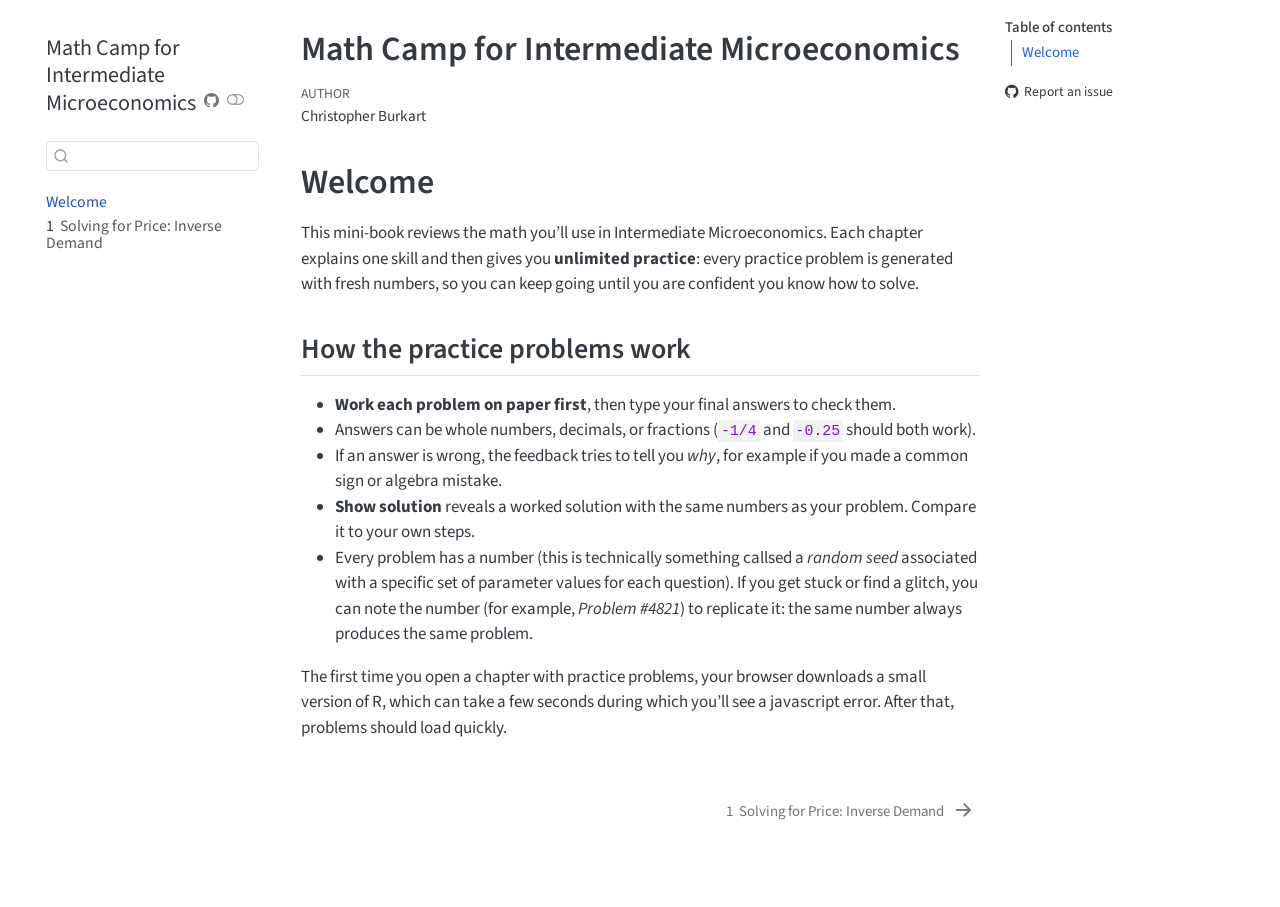
==== commit a8f3cd81: "Built site for gh-pages" ====
--- a/index.html
+++ b/index.html
@@ -49,9 +49,9 @@
 <link href="site_libs/quarto-html/quarto-syntax-highlighting-17888a1159294d3eb470f19f6f52f5a5.css" rel="stylesheet" class="quarto-color-scheme-extra" id="quarto-text-highlighting-styles">
 <script src="site_libs/bootstrap/bootstrap.min.js"></script>
 <link href="site_libs/bootstrap/bootstrap-icons.css" rel="stylesheet">
-<link href="site_libs/bootstrap/bootstrap-d3f7f8e73c8d287b30bcf59c2b563615.min.css" rel="stylesheet" append-hash="true" class="quarto-color-scheme" id="quarto-bootstrap" data-mode="light">
-<link href="site_libs/bootstrap/bootstrap-dark-37a0ccb6f5b9899fcb884e11bb6f7458.min.css" rel="stylesheet" append-hash="true" class="quarto-color-scheme quarto-color-alternate" id="quarto-bootstrap" data-mode="dark">
-<link href="site_libs/bootstrap/bootstrap-d3f7f8e73c8d287b30bcf59c2b563615.min.css" rel="stylesheet" append-hash="true" class="quarto-color-scheme-extra" id="quarto-bootstrap" data-mode="light">
+<link href="site_libs/bootstrap/bootstrap-a9199681efa584071f275371100a1fa0.min.css" rel="stylesheet" append-hash="true" class="quarto-color-scheme" id="quarto-bootstrap" data-mode="light">
+<link href="site_libs/bootstrap/bootstrap-dark-6550e0e9645dcb57154093c47cb130c8.min.css" rel="stylesheet" append-hash="true" class="quarto-color-scheme quarto-color-alternate" id="quarto-bootstrap" data-mode="dark">
+<link href="site_libs/bootstrap/bootstrap-a9199681efa584071f275371100a1fa0.min.css" rel="stylesheet" append-hash="true" class="quarto-color-scheme-extra" id="quarto-bootstrap" data-mode="light">
 <script src="site_libs/quarto-contrib/live-runtime/live-runtime.js" type="module"></script>
 <link href="site_libs/quarto-contrib/live-runtime/live-runtime.css" rel="stylesheet">
 <script id="quarto-search-options" type="application/json">{
@@ -348,17 +348,17 @@
 
 <section id="welcome" class="level1 unnumbered">
 <h1 class="unnumbered">Welcome</h1>
-<p>This mini-book reviews the math you’ll use in Intermediate Microeconomics. Each chapter explains one skill and then gives you <strong>unlimited practice</strong>: every practice problem is generated with fresh numbers, so you can keep going until the method feels automatic.</p>
+<p>This mini-book reviews the math you’ll use in Intermediate Microeconomics. Each chapter explains one skill and then gives you <strong>unlimited practice</strong>: every practice problem is generated with fresh numbers, so you can keep going until you are confident you know how to solve.</p>
 <section id="how-the-practice-problems-work" class="level2">
 <h2 class="anchored" data-anchor-id="how-the-practice-problems-work">How the practice problems work</h2>
 <ul>
-<li><strong>Work each problem on paper first</strong>, the same way you will on exams. Then type your final answers to check them.</li>
-<li>Answers can be whole numbers, decimals, or fractions (<code>-1/4</code> and <code>-0.25</code> both work).</li>
+<li><strong>Work each problem on paper first</strong>, then type your final answers to check them.</li>
+<li>Answers can be whole numbers, decimals, or fractions (<code>-1/4</code> and <code>-0.25</code> should both work).</li>
 <li>If an answer is wrong, the feedback tries to tell you <em>why</em>, for example if you made a common sign or algebra mistake.</li>
-<li><strong>Show solution</strong> reveals a worked solution with the same numbers as your problem. Compare it with your own steps.</li>
-<li>Every problem has a number. If you get stuck, note the number (for example, <em>Problem #4821</em>) and bring it to office hours: the same number always produces the same problem.</li>
+<li><strong>Show solution</strong> reveals a worked solution with the same numbers as your problem. Compare it to your own steps.</li>
+<li>Every problem has a number (this is technically something callsed a <em>random seed</em> associated with a specific set of parameter values for each question). If you get stuck or find a glitch, you can note the number (for example, <em>Problem #4821</em>) to replicate it: the same number always produces the same problem.</li>
 </ul>
-<p>The first time you open a chapter with practice problems, your browser downloads a small version of R, which can take a few seconds. After that, problems load quickly.</p>
+<p>The first time you open a chapter with practice problems, your browser downloads a small version of R, which can take a few seconds during which you’ll see a javascript error. After that, problems should load quickly.</p>
 
 
 <script type="ojs-module-contents">
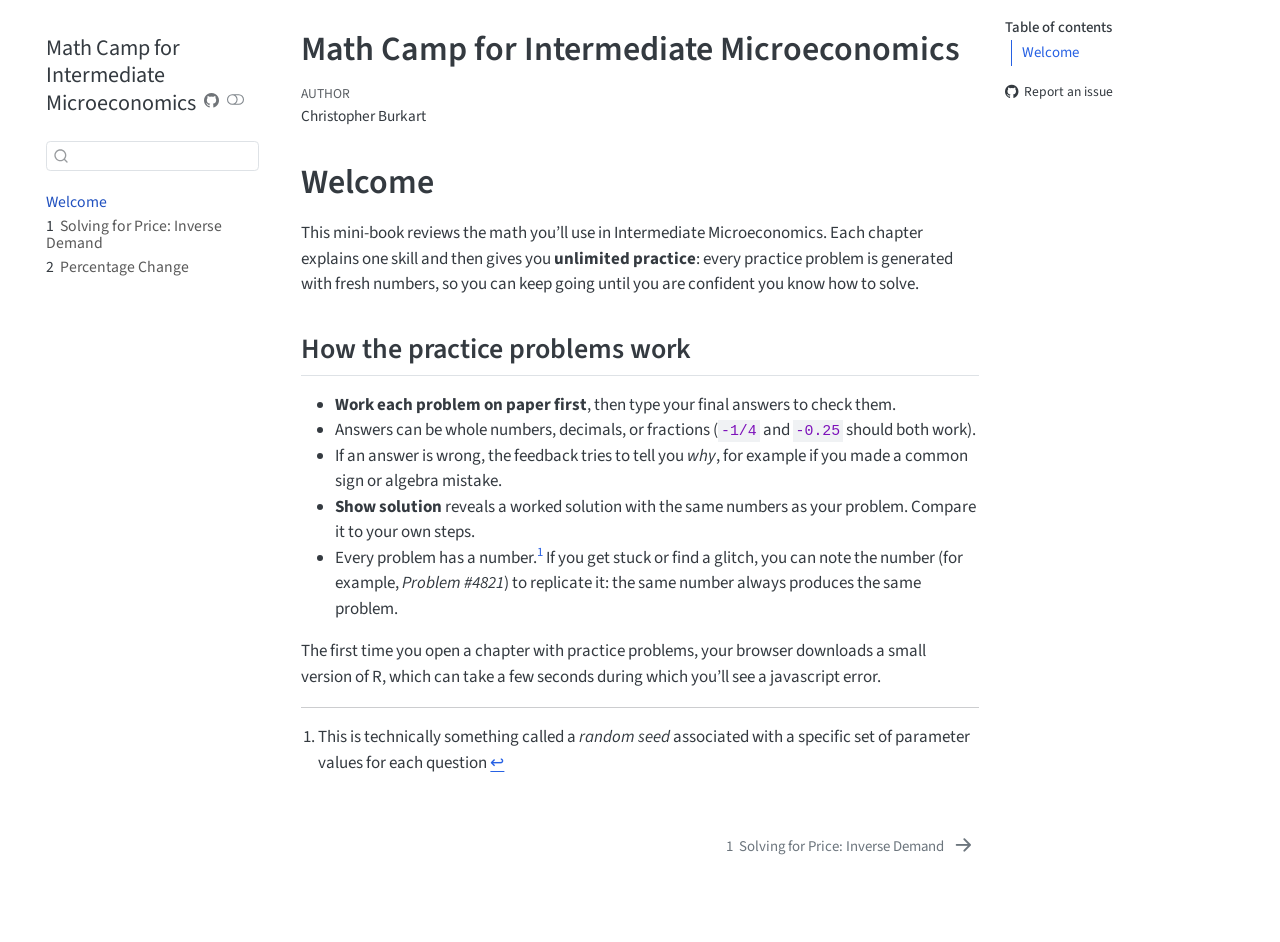
==== commit da06763c: "Built site for gh-pages" ====
--- a/index.html
+++ b/index.html
@@ -300,6 +300,12 @@
  <span class="menu-text"><span class="chapter-number">1</span>&nbsp; <span class="chapter-title">Solving for Price: Inverse Demand</span></span></a>
   </div>
 </li>
+        <li class="sidebar-item">
+  <div class="sidebar-item-container"> 
+  <a href="./percent-change.html" class="sidebar-item-text sidebar-link">
+ <span class="menu-text"><span class="chapter-number">2</span>&nbsp; <span class="chapter-title">Percentage Change</span></span></a>
+  </div>
+</li>
     </ul>
     </div>
 </nav>
@@ -356,9 +362,9 @@
 <li>Answers can be whole numbers, decimals, or fractions (<code>-1/4</code> and <code>-0.25</code> should both work).</li>
 <li>If an answer is wrong, the feedback tries to tell you <em>why</em>, for example if you made a common sign or algebra mistake.</li>
 <li><strong>Show solution</strong> reveals a worked solution with the same numbers as your problem. Compare it to your own steps.</li>
-<li>Every problem has a number (this is technically something callsed a <em>random seed</em> associated with a specific set of parameter values for each question). If you get stuck or find a glitch, you can note the number (for example, <em>Problem #4821</em>) to replicate it: the same number always produces the same problem.</li>
+<li>Every problem has a number.<a href="#fn1" class="footnote-ref" id="fnref1" role="doc-noteref"><sup>1</sup></a> If you get stuck or find a glitch, you can note the number (for example, <em>Problem #4821</em>) to replicate it: the same number always produces the same problem.</li>
 </ul>
-<p>The first time you open a chapter with practice problems, your browser downloads a small version of R, which can take a few seconds during which you’ll see a javascript error. After that, problems should load quickly.</p>
+<p>The first time you open a chapter with practice problems, your browser downloads a small version of R, which can take a few seconds during which you’ll see a javascript error.</p>
 
 
 <script type="ojs-module-contents">
@@ -376,6 +382,12 @@
 W10=
 </script>
 </section>
+</section>
+<section id="footnotes" class="footnotes footnotes-end-of-document" role="doc-endnotes">
+<hr>
+<ol>
+<li id="fn1"><p>This is technically something called a <em>random seed</em> associated with a specific set of parameter values for each question<a href="#fnref1" class="footnote-back" role="doc-backlink">↩︎</a></p></li>
+</ol>
 </section>
 
 </main> <!-- /main -->
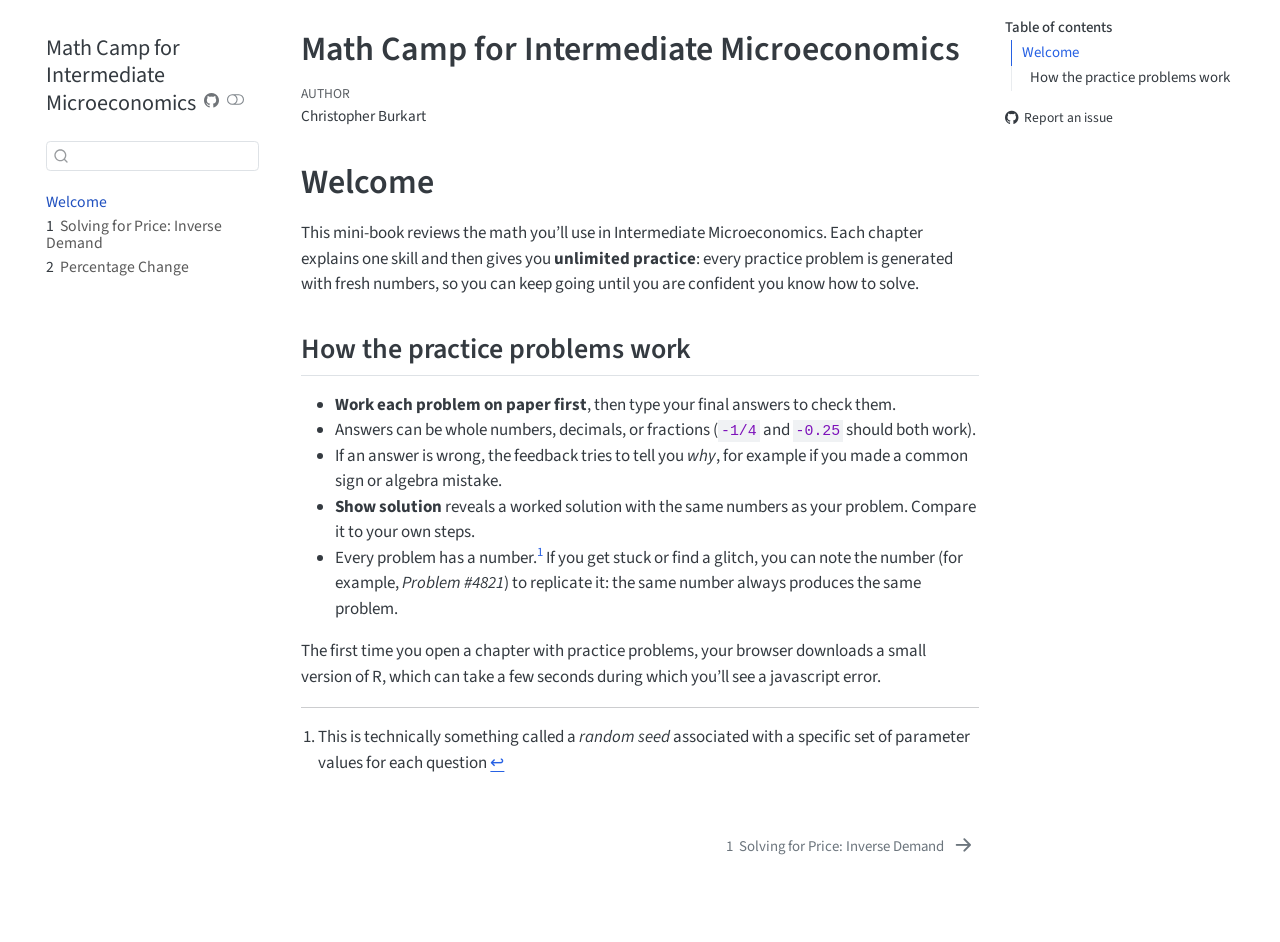
==== commit 207ae102: "Built site for gh-pages" ====
--- a/index.html
+++ b/index.html
@@ -2,7 +2,7 @@
 <html xmlns="http://www.w3.org/1999/xhtml" lang="en" xml:lang="en"><head>
 
 <meta charset="utf-8">
-<meta name="generator" content="quarto-1.10.20">
+<meta name="generator" content="quarto-1.11.9">
 
 <meta name="viewport" content="width=device-width, initial-scale=1.0, user-scalable=yes">
 
@@ -40,18 +40,19 @@
 <link href="./inverse-demand.html" rel="next">
 <script src="site_libs/quarto-html/quarto.js" type="module"></script>
 <script src="site_libs/quarto-html/tabsets/tabsets.js" type="module"></script>
+<script src="site_libs/quarto-html/scrollable-regions/scrollable-regions.js" type="module"></script>
 <script src="site_libs/quarto-html/popper.min.js"></script>
 <script src="site_libs/quarto-html/tippy.umd.min.js"></script>
 <script src="site_libs/quarto-html/anchor.min.js"></script>
 <link href="site_libs/quarto-html/tippy.css" rel="stylesheet">
-<link href="site_libs/quarto-html/quarto-syntax-highlighting-17888a1159294d3eb470f19f6f52f5a5.css" rel="stylesheet" class="quarto-color-scheme" id="quarto-text-highlighting-styles">
-<link href="site_libs/quarto-html/quarto-syntax-highlighting-dark-0ae969d3293726db143f6e9eb89af930.css" rel="stylesheet" class="quarto-color-scheme quarto-color-alternate" id="quarto-text-highlighting-styles">
-<link href="site_libs/quarto-html/quarto-syntax-highlighting-17888a1159294d3eb470f19f6f52f5a5.css" rel="stylesheet" class="quarto-color-scheme-extra" id="quarto-text-highlighting-styles">
+<link href="site_libs/quarto-html/quarto-syntax-highlighting-63b5708e65d6cd79cd7618c58d0c21e7.css" rel="stylesheet" class="quarto-color-scheme" id="quarto-text-highlighting-styles">
+<link href="site_libs/quarto-html/quarto-syntax-highlighting-dark-447e42e69aaa9833c0ba1b986f430b20.css" rel="stylesheet" class="quarto-color-scheme quarto-color-alternate" id="quarto-text-highlighting-styles">
+<link href="site_libs/quarto-html/quarto-syntax-highlighting-63b5708e65d6cd79cd7618c58d0c21e7.css" rel="stylesheet" class="quarto-color-scheme-extra" id="quarto-text-highlighting-styles">
 <script src="site_libs/bootstrap/bootstrap.min.js"></script>
 <link href="site_libs/bootstrap/bootstrap-icons.css" rel="stylesheet">
-<link href="site_libs/bootstrap/bootstrap-a9199681efa584071f275371100a1fa0.min.css" rel="stylesheet" append-hash="true" class="quarto-color-scheme" id="quarto-bootstrap" data-mode="light">
-<link href="site_libs/bootstrap/bootstrap-dark-6550e0e9645dcb57154093c47cb130c8.min.css" rel="stylesheet" append-hash="true" class="quarto-color-scheme quarto-color-alternate" id="quarto-bootstrap" data-mode="dark">
-<link href="site_libs/bootstrap/bootstrap-a9199681efa584071f275371100a1fa0.min.css" rel="stylesheet" append-hash="true" class="quarto-color-scheme-extra" id="quarto-bootstrap" data-mode="light">
+<link href="site_libs/bootstrap/bootstrap-6508b1f30742097208258cf9a2e21801.min.css" rel="stylesheet" append-hash="true" class="quarto-color-scheme" id="quarto-bootstrap" data-mode="light">
+<link href="site_libs/bootstrap/bootstrap-dark-d998fb0a36ef24cb5530bcb19bf4ce4b.min.css" rel="stylesheet" append-hash="true" class="quarto-color-scheme quarto-color-alternate" id="quarto-bootstrap" data-mode="dark">
+<link href="site_libs/bootstrap/bootstrap-6508b1f30742097208258cf9a2e21801.min.css" rel="stylesheet" append-hash="true" class="quarto-color-scheme-extra" id="quarto-bootstrap" data-mode="light">
 <script src="site_libs/quarto-contrib/live-runtime/live-runtime.js" type="module"></script>
 <link href="site_libs/quarto-contrib/live-runtime/live-runtime.css" rel="stylesheet">
 <script id="quarto-search-options" type="application/json">{
@@ -88,7 +89,7 @@
 <link rel="stylesheet" href="practice.css">
 </head>
 
-<body class="nav-sidebar floating quarto-light"><script id="quarto-html-before-body" type="application/javascript">
+<body class="nav-sidebar floating quarto-light"><a id="quarto-skip-link" class="visually-hidden-focusable" href="#quarto-document-content">Skip to main content</a><script id="quarto-html-before-body" type="application/javascript">
     const toggleBodyColorMode = (bsSheetEl) => {
       const mode = bsSheetEl.getAttribute("data-mode");
       const bodyEl = window.document.querySelector("body");
@@ -111,6 +112,7 @@
       for (let i=0; i < toggles.length; i++) {
         const toggle = toggles[i];
         if (toggle) {
+          toggle.setAttribute("aria-checked", alternate ? "true" : "false");
           if (alternate) {
             toggle.classList.add("alternate");
           } else {
@@ -140,13 +142,19 @@
       manageTransitions('#quarto-margin-sidebar .nav-link', true);
       // Switch the toggles
       setColorSchemeToggle(alternate)
-      // Hack to workaround the fact that safari doesn't
-      // properly recolor the scrollbar when toggling (#1455)
+    }
+    // Hack to workaround the fact that safari doesn't
+    // properly recolor the scrollbar when toggling (#1455).
+    // Not run on load: stylesheets are set before first paint there, and
+    // scrolling would undo the scroll to a URL fragment (#14973).
+    // The one pixel nudge keeps the reader where they were.
+    const refreshSafariScrollbar = () => {
       if (navigator.userAgent.indexOf('Safari') > 0 && navigator.userAgent.indexOf('Chrome') == -1) {
         manageTransitions("body", false);
-        window.scrollTo(0, 1);
+        const scrollY = window.scrollY;
+        window.scrollTo(0, scrollY > 0 ? scrollY - 1 : 1);
         setTimeout(() => {
-          window.scrollTo(0, 0);
+          window.scrollTo(0, scrollY);
           manageTransitions("body", true);
         }, 40);
       }
@@ -240,6 +248,7 @@
       // Read the current dark / light value
       let toAlternate = !hasAlternateSentinel();
       toggleColorMode(toAlternate);
+      refreshSafariScrollbar();
       setStyleSentinel(toAlternate);
       toggleGiscusIfUsed(toAlternate, darkModeDefault);
       window.dispatchEvent(new Event('resize'));
@@ -254,13 +263,13 @@
 
 <div id="quarto-search-results"></div>
   <header id="quarto-header" class="headroom fixed-top">
-  <nav class="quarto-secondary-nav">
+  <nav class="quarto-secondary-nav" aria-label="Toolbar">
     <div class="container-fluid d-flex">
       <button type="button" class="quarto-btn-toggle btn" data-bs-toggle="collapse" role="button" data-bs-target=".quarto-sidebar-collapse-item" aria-controls="quarto-sidebar" aria-expanded="false" aria-label="Toggle sidebar navigation" onclick="if (window.quartoToggleHeadroom) { window.quartoToggleHeadroom(); }">
         <i class="bi bi-layout-text-sidebar-reverse"></i>
       </button>
-        <nav class="quarto-page-breadcrumbs" aria-label="breadcrumb"><ol class="breadcrumb"><li class="breadcrumb-item"><a href="./index.html">Welcome</a></li></ol></nav>
-        <a class="flex-grow-1" role="navigation" data-bs-toggle="collapse" data-bs-target=".quarto-sidebar-collapse-item" aria-controls="quarto-sidebar" aria-expanded="false" aria-label="Toggle sidebar navigation" onclick="if (window.quartoToggleHeadroom) { window.quartoToggleHeadroom(); }">      
+        <nav class="quarto-page-breadcrumbs" aria-label="Breadcrumbs"><ol class="breadcrumb"><li class="breadcrumb-item"><a href="./index.html">Welcome</a></li></ol></nav>
+        <a class="flex-grow-1" data-bs-toggle="collapse" data-bs-target=".quarto-sidebar-collapse-item" onclick="if (window.quartoToggleHeadroom) { window.quartoToggleHeadroom(); }">      
         </a>
       <button type="button" class="btn quarto-search-button" aria-label="Search" onclick="window.quartoOpenSearch();">
         <i class="bi bi-search"></i>
@@ -271,13 +280,13 @@
 <!-- content -->
 <div id="quarto-content" class="quarto-container page-columns page-rows-contents page-layout-article">
 <!-- sidebar -->
-  <nav id="quarto-sidebar" class="sidebar collapse collapse-horizontal quarto-sidebar-collapse-item sidebar-navigation floating overflow-auto">
+  <nav id="quarto-sidebar" class="sidebar collapse collapse-horizontal quarto-sidebar-collapse-item sidebar-navigation floating overflow-auto" aria-label="Site">
     <div class="pt-lg-2 mt-2 text-left sidebar-header">
     <div class="sidebar-title mb-0 py-0">
       <a href="./">Math Camp for Intermediate Microeconomics</a> 
         <div class="sidebar-tools-main">
     <a href="https://github.com/cburkart/mathcamp" title="Source Code" class="quarto-navigation-tool px-1" aria-label="Source Code"><i class="bi bi-github"></i></a>
-  <a href="" class="quarto-color-scheme-toggle quarto-navigation-tool  px-1" onclick="window.quartoToggleColorScheme(); return false;" title="Toggle dark mode"><i class="bi"></i></a>
+  <button type="button" role="switch" aria-checked="false" class="quarto-color-scheme-toggle quarto-navigation-tool  px-1" onclick="window.quartoToggleColorScheme(); return false;" title="Toggle dark mode" aria-label="Toggle dark mode"><i class="bi"></i></button>
 </div>
     </div>
       </div>
@@ -312,7 +321,7 @@
 <div id="quarto-sidebar-glass" class="quarto-sidebar-collapse-item" data-bs-toggle="collapse" data-bs-target=".quarto-sidebar-collapse-item"></div>
 <!-- margin-sidebar -->
     <div id="quarto-margin-sidebar" class="sidebar margin-sidebar">
-        <nav id="TOC" role="doc-toc" class="toc-active">
+        <nav id="TOC" role="doc-toc" aria-labelledby="toc-title" class="toc-active">
     <h2 id="toc-title">Table of contents</h2>
    
   <ul>
@@ -324,7 +333,7 @@
 <div class="toc-actions"><ul><li><a href="https://github.com/cburkart/mathcamp/issues/new" class="toc-action"><i class="bi bi-github"></i>Report an issue</a></li></ul></div></nav>
     </div>
 <!-- main -->
-<main class="content" id="quarto-document-content">
+<main class="content" id="quarto-document-content" tabindex="-1">
 
 
 <header id="title-block-header" class="quarto-title-block default">
@@ -406,15 +415,50 @@
   window.document.addEventListener("DOMContentLoaded", function (event) {
     // Ensure there is a toggle, if there isn't float one in the top right
     if (window.document.querySelector('.quarto-color-scheme-toggle') === null) {
-      const a = window.document.createElement('a');
-      a.classList.add('top-right');
-      a.classList.add('quarto-color-scheme-toggle');
-      a.href = "";
-      a.onclick = function() { try { window.quartoToggleColorScheme(); } catch {} return false; };
+      const toggle = window.document.createElement('button');
+      toggle.type = "button";
+      toggle.setAttribute("role", "switch");
+      toggle.setAttribute("aria-checked", "false");
+      toggle.classList.add('top-right');
+      toggle.classList.add('quarto-color-scheme-toggle');
+      toggle.setAttribute("aria-label", "Toggle dark mode");
+      toggle.onclick = function() { try { window.quartoToggleColorScheme(); } catch {} return false; };
       const i = window.document.createElement("i");
       i.classList.add('bi');
-      a.appendChild(i);
-      window.document.body.appendChild(a);
+      toggle.appendChild(i);
+      // Put the toggle in a landmark of its own, so that landmark navigation
+      // can reach it.
+      //
+      // The container is always a fresh direct child of body, and the toggle is
+      // never moved into page furniture that the theme or the author controls.
+      // The toggle is positioned against the page, so any ancestor that
+      // establishes a containing block captures it: a positioned element or a
+      // grid for position: absolute, and transform, filter, will-change or
+      // contain for position: fixed. A direct child of body has none of these
+      // to inherit, and the shift when one appears is silent and visual.
+      //
+      // ARIA says a document should have at most one banner, and axe reports a
+      // duplicate whether or not the banners carry distinct labels. So use a
+      // header when the page has no banner yet, and a named region otherwise.
+      //
+      // A header is a banner wherever it sits, unless it is inside sectioning
+      // content, so this cannot just look at the children of body: a custom
+      // page layout wraps the title block header in a plain div. An explicit
+      // role="banner" always counts.
+      const sectioning = 'article, aside, main, nav, section, [role="article"], [role="complementary"], [role="main"], [role="navigation"], [role="region"]';
+      const hasBanner = Array.from(
+        window.document.querySelectorAll('header:not([role]), [role="banner"]')
+      ).some(function(el) {
+        return el.hasAttribute("role") || el.closest(sectioning) === null;
+      });
+      const container = window.document.createElement(hasBanner ? "div" : "header");
+      if (hasBanner) {
+        container.setAttribute("role", "region");
+        container.setAttribute("aria-label", "Toggle dark mode");
+      }
+      container.classList.add('quarto-color-scheme-toggle-container');
+      container.appendChild(toggle);
+      window.document.body.appendChild(container);
     }
     setColorSchemeToggle(hasAlternateSentinel())
     const icon = "";
@@ -493,7 +537,8 @@
           return filterRegex.test(href) || localhostRegex.test(href) || mailtoRegex.test(href);
       }
       // Inspect non-navigation links and adorn them if external
-     var links = window.document.querySelectorAll('a[href]:not(.nav-link):not(.navbar-brand):not(.toc-action):not(.sidebar-link):not(.sidebar-item-toggle):not(.pagination-link):not(.no-external):not([aria-hidden]):not(.dropdown-item):not(.quarto-navigation-tool):not(.about-link)');
+      window.quartoDecorateExternalLinks = function (root) {
+     var links = (root || window.document).querySelectorAll('a[href]:not(.nav-link):not(.navbar-brand):not(.toc-action):not(.sidebar-link):not(.sidebar-item-toggle):not(.pagination-link):not(.no-external):not([aria-hidden]):not(.dropdown-item):not(.quarto-navigation-tool):not(.about-link)');
       for (var i=0; i<links.length; i++) {
         const link = links[i];
         if (!isInternal(link.href)) {
@@ -502,8 +547,69 @@
           if (link.dataset.originalHref !== undefined) {
             link.href = link.dataset.originalHref;
           }
-        }
-      }
+          if (!link.classList.contains('no-external-icon')) {
+          }
+        }
+      }
+      };
+      window.quartoDecorateExternalLinks(window.document);
+    // Esc closes the popup (WCAG 1.4.13) and focus leaving both trigger and
+    // popup closes it (WCAG 2.4.11); tippy handles neither for interactive popups.
+    const hideOnEscAndFocusOut = {
+      name: 'hideOnEscAndFocusOut',
+      defaultValue: true,
+      fn(instance) {
+        const dismiss = () => {
+          // A show scheduled by the trigger delay would otherwise reopen it
+          instance.clearDelayTimeouts();
+          instance.hide();
+        };
+        const onKeyDown = (event) => {
+          if (event.key !== 'Escape') {
+            return;
+          }
+          // Keep Esc from also reaching page handlers (e.g. reveal.js overview),
+          // except an open reveal.js slide menu, which Esc should close too.
+          // The menu handles keys only when its keyboard option is on.
+          const menuHandlesEsc = window.Reveal?.getPlugin?.('menu')?.isOpen() &&
+            window.Reveal.getConfig().menu?.keyboard !== false;
+          if (!menuHandlesEsc) {
+            event.stopPropagation();
+          }
+          if (instance.popper.contains(window.document.activeElement)) {
+            // Disabled while refocusing so the focus trigger does not reopen it
+            instance.disable();
+            instance.reference.focus();
+            instance.enable();
+          }
+          dismiss();
+        };
+        const onFocusOut = (event) => {
+          const target = event.relatedTarget;
+          if (target && !instance.reference.contains(target) &&
+              !instance.popper.contains(target)) {
+            dismiss();
+          }
+        };
+        // On the trigger too: a click trigger (code-annotations: select) has no
+        // blur handling. Attached for the instance's lifetime so leaving the
+        // trigger also cancels a show still pending on the trigger delay.
+        instance.reference.addEventListener('focusout', onFocusOut);
+        return {
+          onShow() {
+            window.document.addEventListener('keydown', onKeyDown, true);
+            instance.popper.addEventListener('focusout', onFocusOut);
+          },
+          onHide() {
+            window.document.removeEventListener('keydown', onKeyDown, true);
+            instance.popper.removeEventListener('focusout', onFocusOut);
+          },
+          onDestroy() {
+            instance.reference.removeEventListener('focusout', onFocusOut);
+          },
+        };
+      },
+    };
     function tippyHover(el, contentFn, onTriggerFn, onUntriggerFn) {
       const config = {
         allowHTML: true,
@@ -517,6 +623,7 @@
         interactiveBorder: 10,
         theme: 'quarto',
         placement: 'bottom-start',
+        plugins: [hideOnEscAndFocusOut],
       };
       if (contentFn) {
         config.content = contentFn;
@@ -679,44 +786,54 @@
           const lineIds = lines.map((line) => {
             return targetCell + "-" + line;
           })
-          let top = null;
-          let height = null;
-          let parent = null;
+          // Each band is positioned against its own containing block, which is
+          // not the offsetParent of the lines, so place it from client rects.
+          const placeBand = (band, firstEl, lastEl, codeBlock) => {
+            const container = band.offsetParent;
+            if (container === null) {
+              return;
+            }
+            const containerRect = container.getBoundingClientRect();
+            // Reveal.js scales slides with a transform, so convert client
+            // pixels back to the CSS pixels of the container.
+            const scale = containerRect.height / container.offsetHeight || 1;
+            const firstRect = firstEl.getBoundingClientRect();
+            const lastRect = lastEl.getBoundingClientRect();
+            const top = (firstRect.top - containerRect.top) / scale - container.clientTop + container.scrollTop;
+            const height = (lastRect.bottom - firstRect.top) / scale;
+            band.style.top = top - 2 + "px";
+            band.style.height = height + 4 + "px";
+            if (codeBlock) {
+              // Without the copy button wrapper, the containing block is wider
+              // than the code block, so span the code block explicitly.
+              const blockRect = codeBlock.getBoundingClientRect();
+              band.style.left = (blockRect.left - containerRect.left) / scale - container.clientLeft + container.scrollLeft + "px";
+              band.style.width = blockRect.width / scale + "px";
+            }
+          };
           if (lineIds.length > 0) {
-              //compute the position of the single el (top and bottom and make a div)
-              const el = window.document.getElementById(lineIds[0]);
-              top = el.offsetTop;
-              height = el.offsetHeight;
-              parent = el.parentElement.parentElement;
-            if (lineIds.length > 1) {
-              const lastEl = window.document.getElementById(lineIds[lineIds.length - 1]);
-              const bottom = lastEl.offsetTop + lastEl.offsetHeight;
-              height = bottom - top;
+            const el = window.document.getElementById(lineIds[0]);
+            const lastEl = window.document.getElementById(lineIds[lineIds.length - 1]);
+            const parent = el.parentElement.parentElement;
+            // cook up a div (if necessary) and position it
+            let div = window.document.getElementById("code-annotation-line-highlight");
+            if (div === null) {
+              div = window.document.createElement("div");
+              div.setAttribute("id", "code-annotation-line-highlight");
+              div.style.position = 'absolute';
+              parent.appendChild(div);
             }
-            if (top !== null && height !== null && parent !== null) {
-              // cook up a div (if necessary) and position it 
-              let div = window.document.getElementById("code-annotation-line-highlight");
-              if (div === null) {
-                div = window.document.createElement("div");
-                div.setAttribute("id", "code-annotation-line-highlight");
-                div.style.position = 'absolute';
-                parent.appendChild(div);
-              }
-              div.style.top = top - 2 + "px";
-              div.style.height = height + 4 + "px";
-              div.style.left = 0;
-              let gutterDiv = window.document.getElementById("code-annotation-line-highlight-gutter");
-              if (gutterDiv === null) {
-                gutterDiv = window.document.createElement("div");
-                gutterDiv.setAttribute("id", "code-annotation-line-highlight-gutter");
-                gutterDiv.style.position = 'absolute';
-                const codeCell = window.document.getElementById(targetCell);
-                const gutter = codeCell.querySelector('.code-annotation-gutter');
-                gutter.appendChild(gutterDiv);
-              }
-              gutterDiv.style.top = top - 2 + "px";
-              gutterDiv.style.height = height + 4 + "px";
+            placeBand(div, el, lastEl, parent.closest("div.sourceCode") || parent);
+            let gutterDiv = window.document.getElementById("code-annotation-line-highlight-gutter");
+            if (gutterDiv === null) {
+              gutterDiv = window.document.createElement("div");
+              gutterDiv.setAttribute("id", "code-annotation-line-highlight-gutter");
+              gutterDiv.style.position = 'absolute';
+              const codeCell = window.document.getElementById(targetCell);
+              const gutter = codeCell.querySelector('.code-annotation-gutter');
+              gutter.appendChild(gutterDiv);
             }
+            placeBand(gutterDiv, el, lastEl);
             selectedAnnoteEl = annoteEl;
           }
         };
@@ -815,7 +932,10 @@
     }
   });
   </script>
-<nav class="page-navigation">
+  <script type="application/javascript">
+  window.quartoScrollableRegionsLabels = {"code":"Scrollable code","output":"Scrollable output"};
+  </script>
+<nav class="page-navigation" aria-label="Page">
   <div class="nav-page nav-page-previous">
   </div>
   <div class="nav-page nav-page-next">
--- a/site_libs/quarto-html/quarto-syntax-highlighting-63b5708e65d6cd79cd7618c58d0c21e7.css
+++ b/site_libs/quarto-html/quarto-syntax-highlighting-63b5708e65d6cd79cd7618c58d0c21e7.css
@@ -0,0 +1,236 @@
+/* quarto syntax highlight colors */
+:root {
+  --quarto-hl-ot-color: #003B4F;
+  --quarto-hl-at-color: #657422;
+  --quarto-hl-ss-color: #20794D;
+  --quarto-hl-an-color: #5E5E5E;
+  --quarto-hl-fu-color: #4758AB;
+  --quarto-hl-st-color: #20794D;
+  --quarto-hl-cf-color: #003B4F;
+  --quarto-hl-op-color: #5E5E5E;
+  --quarto-hl-er-color: #AD0000;
+  --quarto-hl-bn-color: #AD0000;
+  --quarto-hl-al-color: #AD0000;
+  --quarto-hl-va-color: #111111;
+  --quarto-hl-bu-color: inherit;
+  --quarto-hl-ex-color: inherit;
+  --quarto-hl-pp-color: #AD0000;
+  --quarto-hl-in-color: #5E5E5E;
+  --quarto-hl-vs-color: #20794D;
+  --quarto-hl-wa-color: #5E5E5E;
+  --quarto-hl-do-color: #5E5E5E;
+  --quarto-hl-im-color: #00769E;
+  --quarto-hl-ch-color: #20794D;
+  --quarto-hl-dt-color: #AD0000;
+  --quarto-hl-fl-color: #AD0000;
+  --quarto-hl-co-color: #5E5E5E;
+  --quarto-hl-cv-color: #5E5E5E;
+  --quarto-hl-cn-color: #8f5902;
+  --quarto-hl-sc-color: #5E5E5E;
+  --quarto-hl-dv-color: #AD0000;
+  --quarto-hl-kw-color: #003B4F;
+}
+
+/* other quarto variables */
+:root {
+  --quarto-font-monospace: SFMono-Regular, Menlo, Monaco, Consolas, "Liberation Mono", "Courier New", monospace;
+}
+
+/* syntax highlight based on Pandoc's rules */
+pre > code.sourceCode > span {
+  color: #003B4F;
+}
+
+code.sourceCode > span {
+  color: #003B4F;
+}
+
+div.sourceCode,
+div.sourceCode pre.sourceCode {
+  color: #003B4F;
+}
+
+/* Normal */
+code span {
+  color: #003B4F;
+}
+
+/* Alert */
+code span.al {
+  color: #AD0000;
+  font-style: inherit;
+}
+
+/* Annotation */
+code span.an {
+  color: #5E5E5E;
+  font-style: inherit;
+}
+
+/* Attribute */
+code span.at {
+  color: #657422;
+  font-style: inherit;
+}
+
+/* BaseN */
+code span.bn {
+  color: #AD0000;
+  font-style: inherit;
+}
+
+/* BuiltIn */
+code span.bu {
+  font-style: inherit;
+}
+
+/* ControlFlow */
+code span.cf {
+  color: #003B4F;
+  font-weight: bold;
+  font-style: inherit;
+}
+
+/* Char */
+code span.ch {
+  color: #20794D;
+  font-style: inherit;
+}
+
+/* Constant */
+code span.cn {
+  color: #8f5902;
+  font-style: inherit;
+}
+
+/* Comment */
+code span.co {
+  color: #5E5E5E;
+  font-style: inherit;
+}
+
+/* CommentVar */
+code span.cv {
+  color: #5E5E5E;
+  font-style: italic;
+}
+
+/* Documentation */
+code span.do {
+  color: #5E5E5E;
+  font-style: italic;
+}
+
+/* DataType */
+code span.dt {
+  color: #AD0000;
+  font-style: inherit;
+}
+
+/* DecVal */
+code span.dv {
+  color: #AD0000;
+  font-style: inherit;
+}
+
+/* Error */
+code span.er {
+  color: #AD0000;
+  font-style: inherit;
+}
+
+/* Extension */
+code span.ex {
+  font-style: inherit;
+}
+
+/* Float */
+code span.fl {
+  color: #AD0000;
+  font-style: inherit;
+}
+
+/* Function */
+code span.fu {
+  color: #4758AB;
+  font-style: inherit;
+}
+
+/* Import */
+code span.im {
+  color: #00769E;
+  font-style: inherit;
+}
+
+/* Information */
+code span.in {
+  color: #5E5E5E;
+  font-style: inherit;
+}
+
+/* Keyword */
+code span.kw {
+  color: #003B4F;
+  font-weight: bold;
+  font-style: inherit;
+}
+
+/* Operator */
+code span.op {
+  color: #5E5E5E;
+  font-style: inherit;
+}
+
+/* Other */
+code span.ot {
+  color: #003B4F;
+  font-style: inherit;
+}
+
+/* Preprocessor */
+code span.pp {
+  color: #AD0000;
+  font-style: inherit;
+}
+
+/* SpecialChar */
+code span.sc {
+  color: #5E5E5E;
+  font-style: inherit;
+}
+
+/* SpecialString */
+code span.ss {
+  color: #20794D;
+  font-style: inherit;
+}
+
+/* String */
+code span.st {
+  color: #20794D;
+  font-style: inherit;
+}
+
+/* Variable */
+code span.va {
+  color: #111111;
+  font-style: inherit;
+}
+
+/* VerbatimString */
+code span.vs {
+  color: #20794D;
+  font-style: inherit;
+}
+
+/* Warning */
+code span.wa {
+  color: #5E5E5E;
+  font-style: italic;
+}
+
+.prevent-inlining {
+  content: "</";
+}
+
+/*# sourceMappingURL=054cc16b9e9817627be6994582d2ffb5.css.map */
--- a/site_libs/quarto-html/quarto-syntax-highlighting-dark-447e42e69aaa9833c0ba1b986f430b20.css
+++ b/site_libs/quarto-html/quarto-syntax-highlighting-dark-447e42e69aaa9833c0ba1b986f430b20.css
@@ -0,0 +1,219 @@
+/* quarto syntax highlight colors */
+:root {
+  --quarto-hl-al-color: #f07178;
+  --quarto-hl-an-color: #d4d0ab;
+  --quarto-hl-at-color: #00e0e0;
+  --quarto-hl-bn-color: #d4d0ab;
+  --quarto-hl-bu-color: #abe338;
+  --quarto-hl-ch-color: #abe338;
+  --quarto-hl-co-color: #f8f8f2;
+  --quarto-hl-cv-color: #ffd700;
+  --quarto-hl-cn-color: #ffd700;
+  --quarto-hl-cf-color: #ffa07a;
+  --quarto-hl-dt-color: #ffa07a;
+  --quarto-hl-dv-color: #d4d0ab;
+  --quarto-hl-do-color: #f8f8f2;
+  --quarto-hl-er-color: #f07178;
+  --quarto-hl-ex-color: #00e0e0;
+  --quarto-hl-fl-color: #d4d0ab;
+  --quarto-hl-fu-color: #ffa07a;
+  --quarto-hl-im-color: #abe338;
+  --quarto-hl-in-color: #d4d0ab;
+  --quarto-hl-kw-color: #ffa07a;
+  --quarto-hl-op-color: #ffa07a;
+  --quarto-hl-ot-color: #00e0e0;
+  --quarto-hl-pp-color: #dcc6e0;
+  --quarto-hl-re-color: #00e0e0;
+  --quarto-hl-sc-color: #abe338;
+  --quarto-hl-ss-color: #abe338;
+  --quarto-hl-st-color: #abe338;
+  --quarto-hl-va-color: #00e0e0;
+  --quarto-hl-vs-color: #abe338;
+  --quarto-hl-wa-color: #dcc6e0;
+}
+
+/* other quarto variables */
+:root {
+  --quarto-font-monospace: SFMono-Regular, Menlo, Monaco, Consolas, "Liberation Mono", "Courier New", monospace;
+}
+
+/* syntax highlight based on Pandoc's rules */
+pre > code.sourceCode > span {
+  color: #f8f8f2;
+}
+
+code.sourceCode > span {
+  color: #f8f8f2;
+}
+
+div.sourceCode,
+div.sourceCode pre.sourceCode {
+  color: #f8f8f2;
+}
+
+/* Normal */
+code span {
+  color: #f8f8f2;
+}
+
+/* Alert */
+code span.al {
+  color: #f07178;
+}
+
+/* Annotation */
+code span.an {
+  color: #d4d0ab;
+}
+
+/* Attribute */
+code span.at {
+  color: #00e0e0;
+}
+
+/* BaseN */
+code span.bn {
+  color: #d4d0ab;
+}
+
+/* BuiltIn */
+code span.bu {
+  color: #abe338;
+}
+
+/* ControlFlow */
+code span.cf {
+  font-weight: bold;
+  color: #ffa07a;
+}
+
+/* Char */
+code span.ch {
+  color: #abe338;
+}
+
+/* Constant */
+code span.cn {
+  color: #ffd700;
+}
+
+/* Comment */
+code span.co {
+  font-style: italic;
+  color: #f8f8f2;
+}
+
+/* CommentVar */
+code span.cv {
+  color: #ffd700;
+}
+
+/* Documentation */
+code span.do {
+  color: #f8f8f2;
+}
+
+/* DataType */
+code span.dt {
+  color: #ffa07a;
+}
+
+/* DecVal */
+code span.dv {
+  color: #d4d0ab;
+}
+
+/* Error */
+code span.er {
+  color: #f07178;
+  text-decoration: underline;
+}
+
+/* Extension */
+code span.ex {
+  font-weight: bold;
+  color: #00e0e0;
+}
+
+/* Float */
+code span.fl {
+  color: #d4d0ab;
+}
+
+/* Function */
+code span.fu {
+  color: #ffa07a;
+}
+
+/* Import */
+code span.im {
+  color: #abe338;
+}
+
+/* Information */
+code span.in {
+  color: #d4d0ab;
+}
+
+/* Keyword */
+code span.kw {
+  font-weight: bold;
+  color: #ffa07a;
+}
+
+/* Operator */
+code span.op {
+  color: #ffa07a;
+}
+
+/* Other */
+code span.ot {
+  color: #00e0e0;
+}
+
+/* Preprocessor */
+code span.pp {
+  color: #dcc6e0;
+}
+
+/* RegionMarker */
+code span.re {
+  background-color: #f8f8f2;
+  color: #00e0e0;
+}
+
+/* SpecialChar */
+code span.sc {
+  color: #abe338;
+}
+
+/* SpecialString */
+code span.ss {
+  color: #abe338;
+}
+
+/* String */
+code span.st {
+  color: #abe338;
+}
+
+/* Variable */
+code span.va {
+  color: #00e0e0;
+}
+
+/* VerbatimString */
+code span.vs {
+  color: #abe338;
+}
+
+/* Warning */
+code span.wa {
+  color: #dcc6e0;
+}
+
+.prevent-inlining {
+  content: "</";
+}
+
+/*# sourceMappingURL=be8e1111c2b710f7c3a4926ffa2967aa.css.map */
--- a/site_libs/quarto-html/quarto-syntax-highlighting-63b5708e65d6cd79cd7618c58d0c21e7.css
+++ b/site_libs/quarto-html/quarto-syntax-highlighting-63b5708e65d6cd79cd7618c58d0c21e7.css
@@ -0,0 +1,236 @@
+/* quarto syntax highlight colors */
+:root {
+  --quarto-hl-ot-color: #003B4F;
+  --quarto-hl-at-color: #657422;
+  --quarto-hl-ss-color: #20794D;
+  --quarto-hl-an-color: #5E5E5E;
+  --quarto-hl-fu-color: #4758AB;
+  --quarto-hl-st-color: #20794D;
+  --quarto-hl-cf-color: #003B4F;
+  --quarto-hl-op-color: #5E5E5E;
+  --quarto-hl-er-color: #AD0000;
+  --quarto-hl-bn-color: #AD0000;
+  --quarto-hl-al-color: #AD0000;
+  --quarto-hl-va-color: #111111;
+  --quarto-hl-bu-color: inherit;
+  --quarto-hl-ex-color: inherit;
+  --quarto-hl-pp-color: #AD0000;
+  --quarto-hl-in-color: #5E5E5E;
+  --quarto-hl-vs-color: #20794D;
+  --quarto-hl-wa-color: #5E5E5E;
+  --quarto-hl-do-color: #5E5E5E;
+  --quarto-hl-im-color: #00769E;
+  --quarto-hl-ch-color: #20794D;
+  --quarto-hl-dt-color: #AD0000;
+  --quarto-hl-fl-color: #AD0000;
+  --quarto-hl-co-color: #5E5E5E;
+  --quarto-hl-cv-color: #5E5E5E;
+  --quarto-hl-cn-color: #8f5902;
+  --quarto-hl-sc-color: #5E5E5E;
+  --quarto-hl-dv-color: #AD0000;
+  --quarto-hl-kw-color: #003B4F;
+}
+
+/* other quarto variables */
+:root {
+  --quarto-font-monospace: SFMono-Regular, Menlo, Monaco, Consolas, "Liberation Mono", "Courier New", monospace;
+}
+
+/* syntax highlight based on Pandoc's rules */
+pre > code.sourceCode > span {
+  color: #003B4F;
+}
+
+code.sourceCode > span {
+  color: #003B4F;
+}
+
+div.sourceCode,
+div.sourceCode pre.sourceCode {
+  color: #003B4F;
+}
+
+/* Normal */
+code span {
+  color: #003B4F;
+}
+
+/* Alert */
+code span.al {
+  color: #AD0000;
+  font-style: inherit;
+}
+
+/* Annotation */
+code span.an {
+  color: #5E5E5E;
+  font-style: inherit;
+}
+
+/* Attribute */
+code span.at {
+  color: #657422;
+  font-style: inherit;
+}
+
+/* BaseN */
+code span.bn {
+  color: #AD0000;
+  font-style: inherit;
+}
+
+/* BuiltIn */
+code span.bu {
+  font-style: inherit;
+}
+
+/* ControlFlow */
+code span.cf {
+  color: #003B4F;
+  font-weight: bold;
+  font-style: inherit;
+}
+
+/* Char */
+code span.ch {
+  color: #20794D;
+  font-style: inherit;
+}
+
+/* Constant */
+code span.cn {
+  color: #8f5902;
+  font-style: inherit;
+}
+
+/* Comment */
+code span.co {
+  color: #5E5E5E;
+  font-style: inherit;
+}
+
+/* CommentVar */
+code span.cv {
+  color: #5E5E5E;
+  font-style: italic;
+}
+
+/* Documentation */
+code span.do {
+  color: #5E5E5E;
+  font-style: italic;
+}
+
+/* DataType */
+code span.dt {
+  color: #AD0000;
+  font-style: inherit;
+}
+
+/* DecVal */
+code span.dv {
+  color: #AD0000;
+  font-style: inherit;
+}
+
+/* Error */
+code span.er {
+  color: #AD0000;
+  font-style: inherit;
+}
+
+/* Extension */
+code span.ex {
+  font-style: inherit;
+}
+
+/* Float */
+code span.fl {
+  color: #AD0000;
+  font-style: inherit;
+}
+
+/* Function */
+code span.fu {
+  color: #4758AB;
+  font-style: inherit;
+}
+
+/* Import */
+code span.im {
+  color: #00769E;
+  font-style: inherit;
+}
+
+/* Information */
+code span.in {
+  color: #5E5E5E;
+  font-style: inherit;
+}
+
+/* Keyword */
+code span.kw {
+  color: #003B4F;
+  font-weight: bold;
+  font-style: inherit;
+}
+
+/* Operator */
+code span.op {
+  color: #5E5E5E;
+  font-style: inherit;
+}
+
+/* Other */
+code span.ot {
+  color: #003B4F;
+  font-style: inherit;
+}
+
+/* Preprocessor */
+code span.pp {
+  color: #AD0000;
+  font-style: inherit;
+}
+
+/* SpecialChar */
+code span.sc {
+  color: #5E5E5E;
+  font-style: inherit;
+}
+
+/* SpecialString */
+code span.ss {
+  color: #20794D;
+  font-style: inherit;
+}
+
+/* String */
+code span.st {
+  color: #20794D;
+  font-style: inherit;
+}
+
+/* Variable */
+code span.va {
+  color: #111111;
+  font-style: inherit;
+}
+
+/* VerbatimString */
+code span.vs {
+  color: #20794D;
+  font-style: inherit;
+}
+
+/* Warning */
+code span.wa {
+  color: #5E5E5E;
+  font-style: italic;
+}
+
+.prevent-inlining {
+  content: "</";
+}
+
+/*# sourceMappingURL=054cc16b9e9817627be6994582d2ffb5.css.map */
